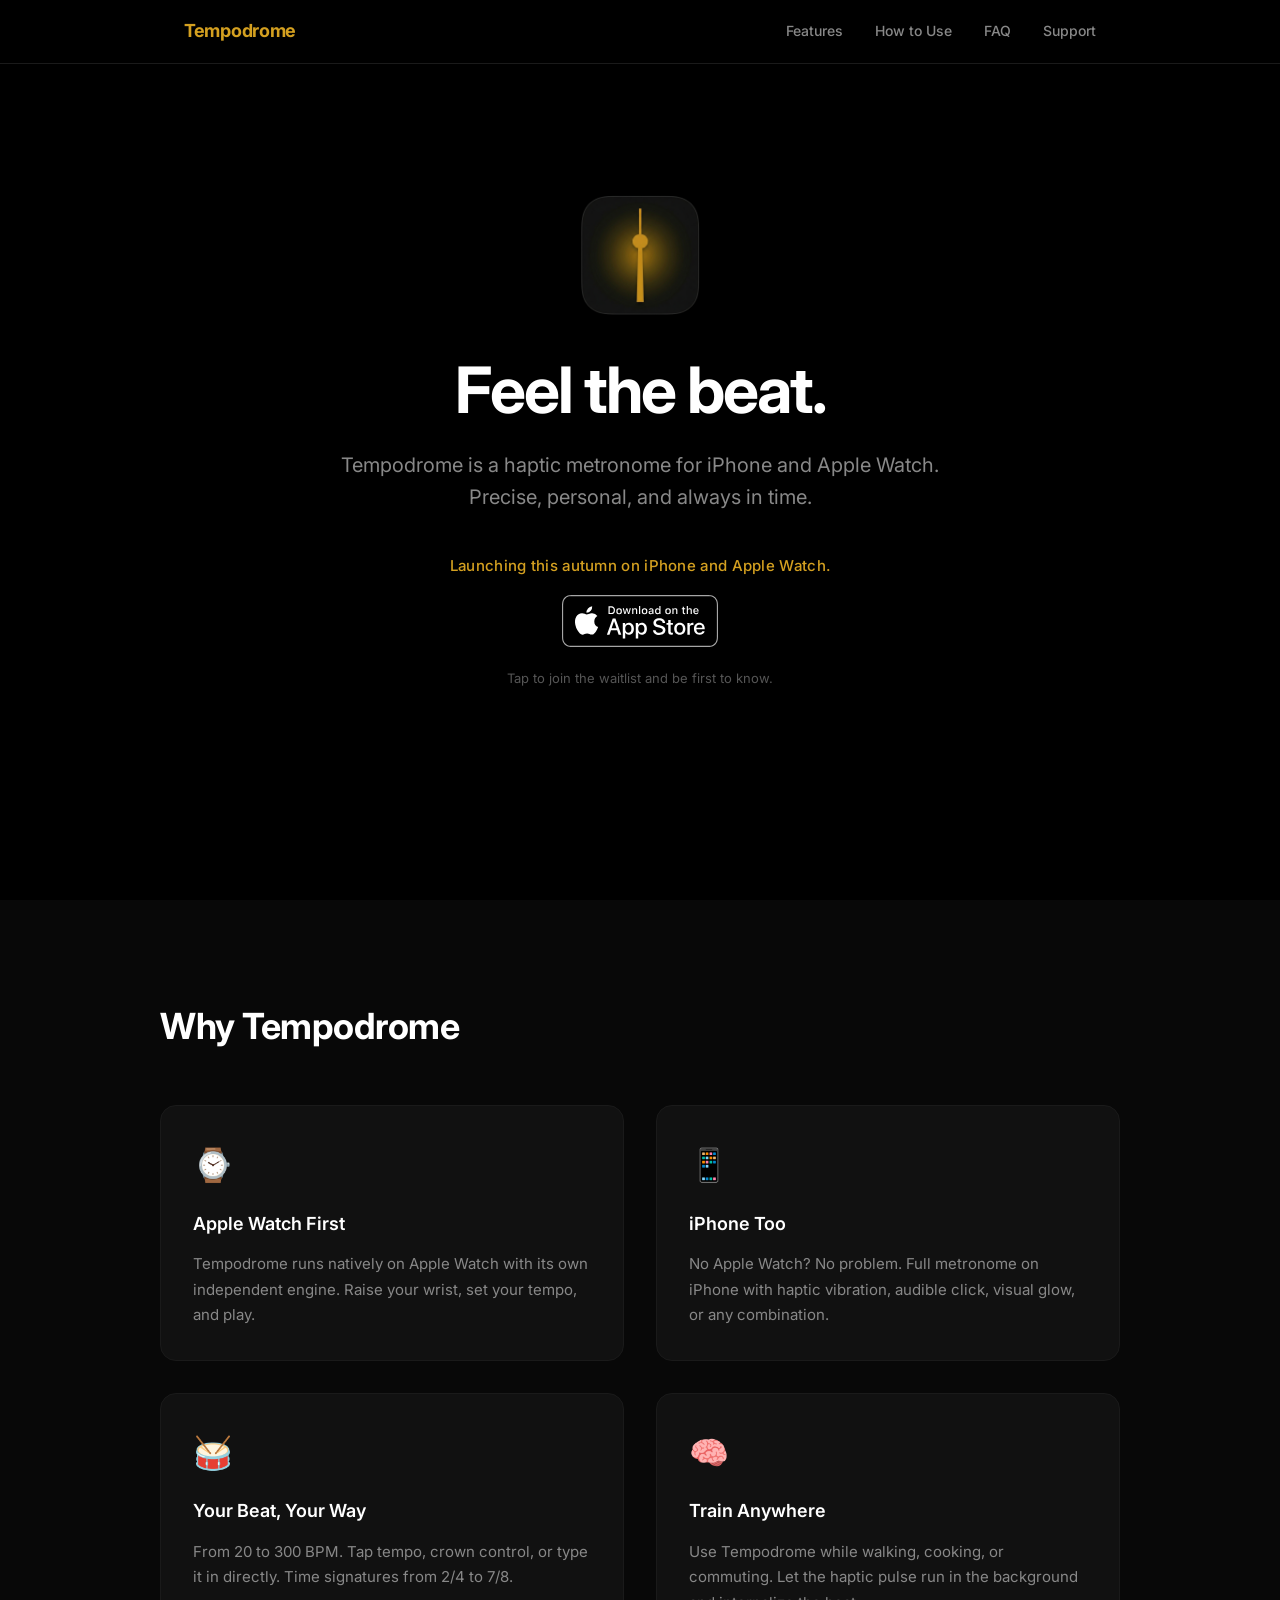
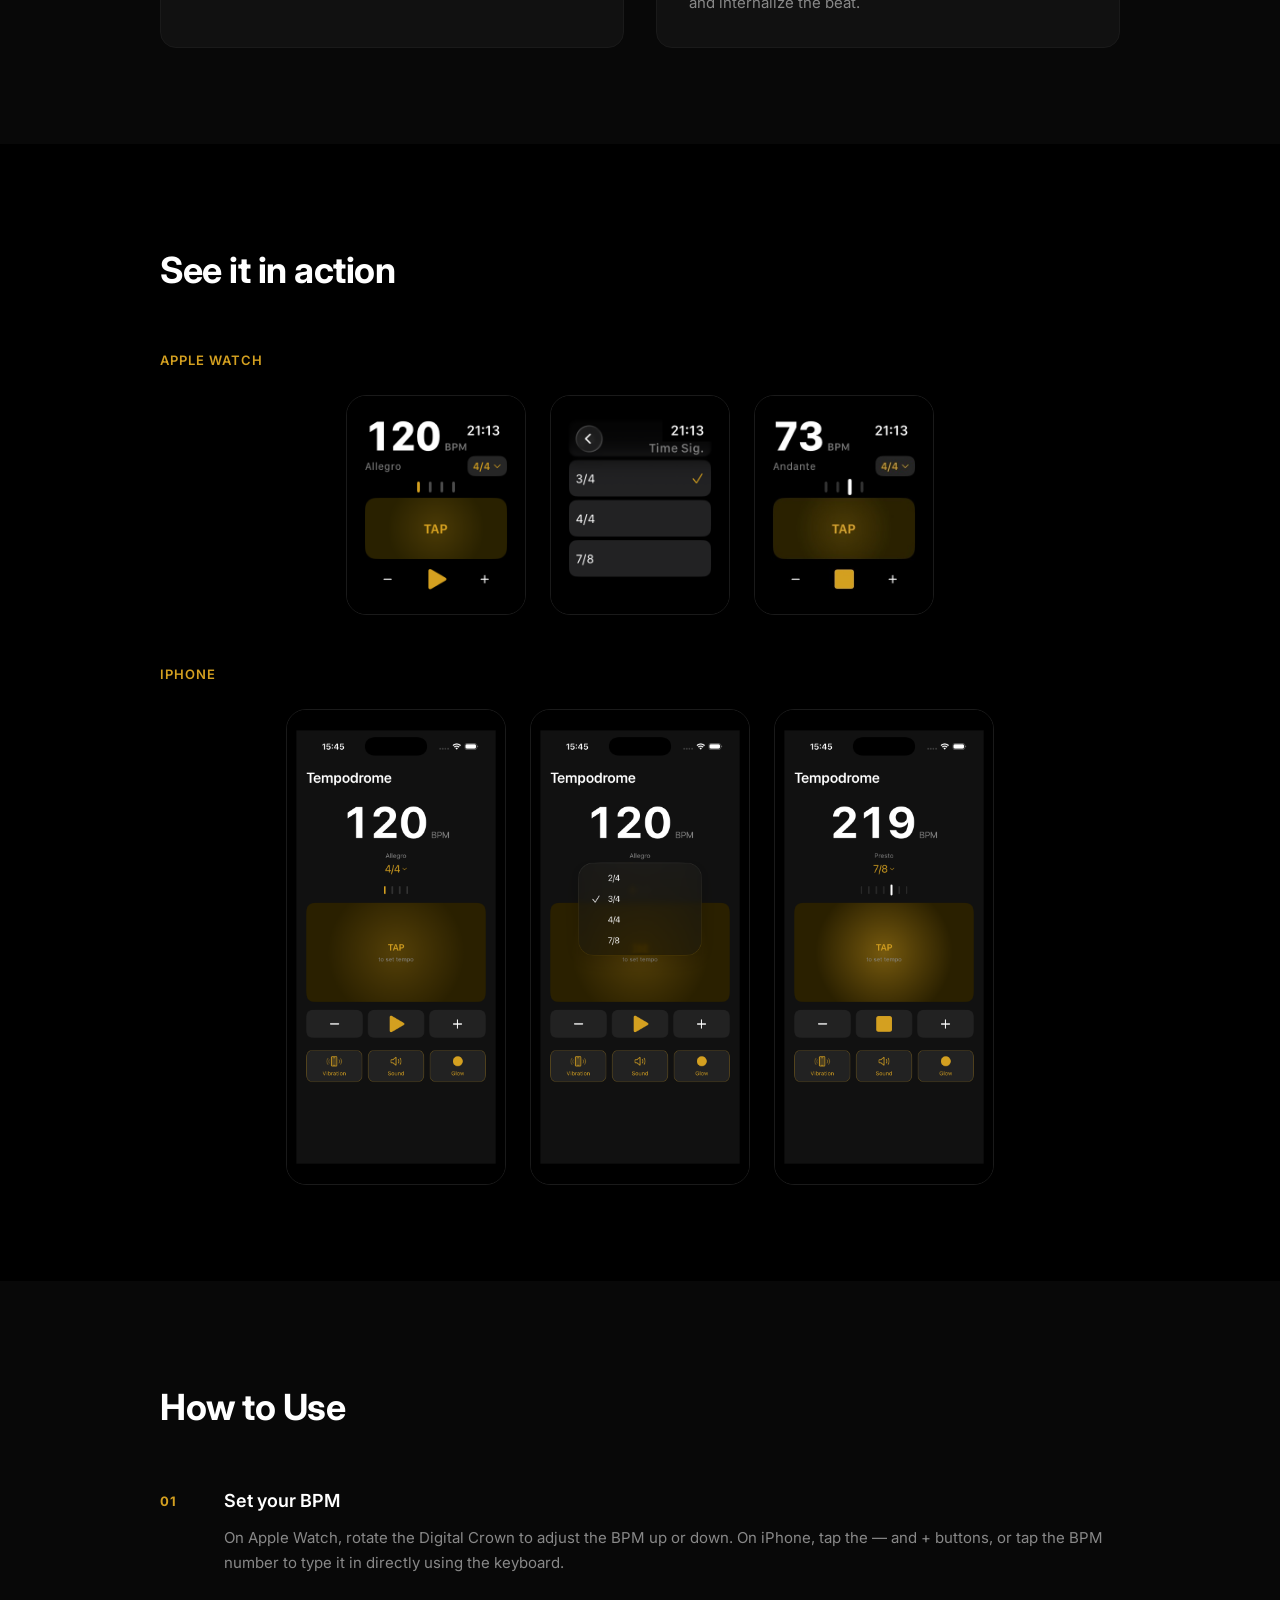
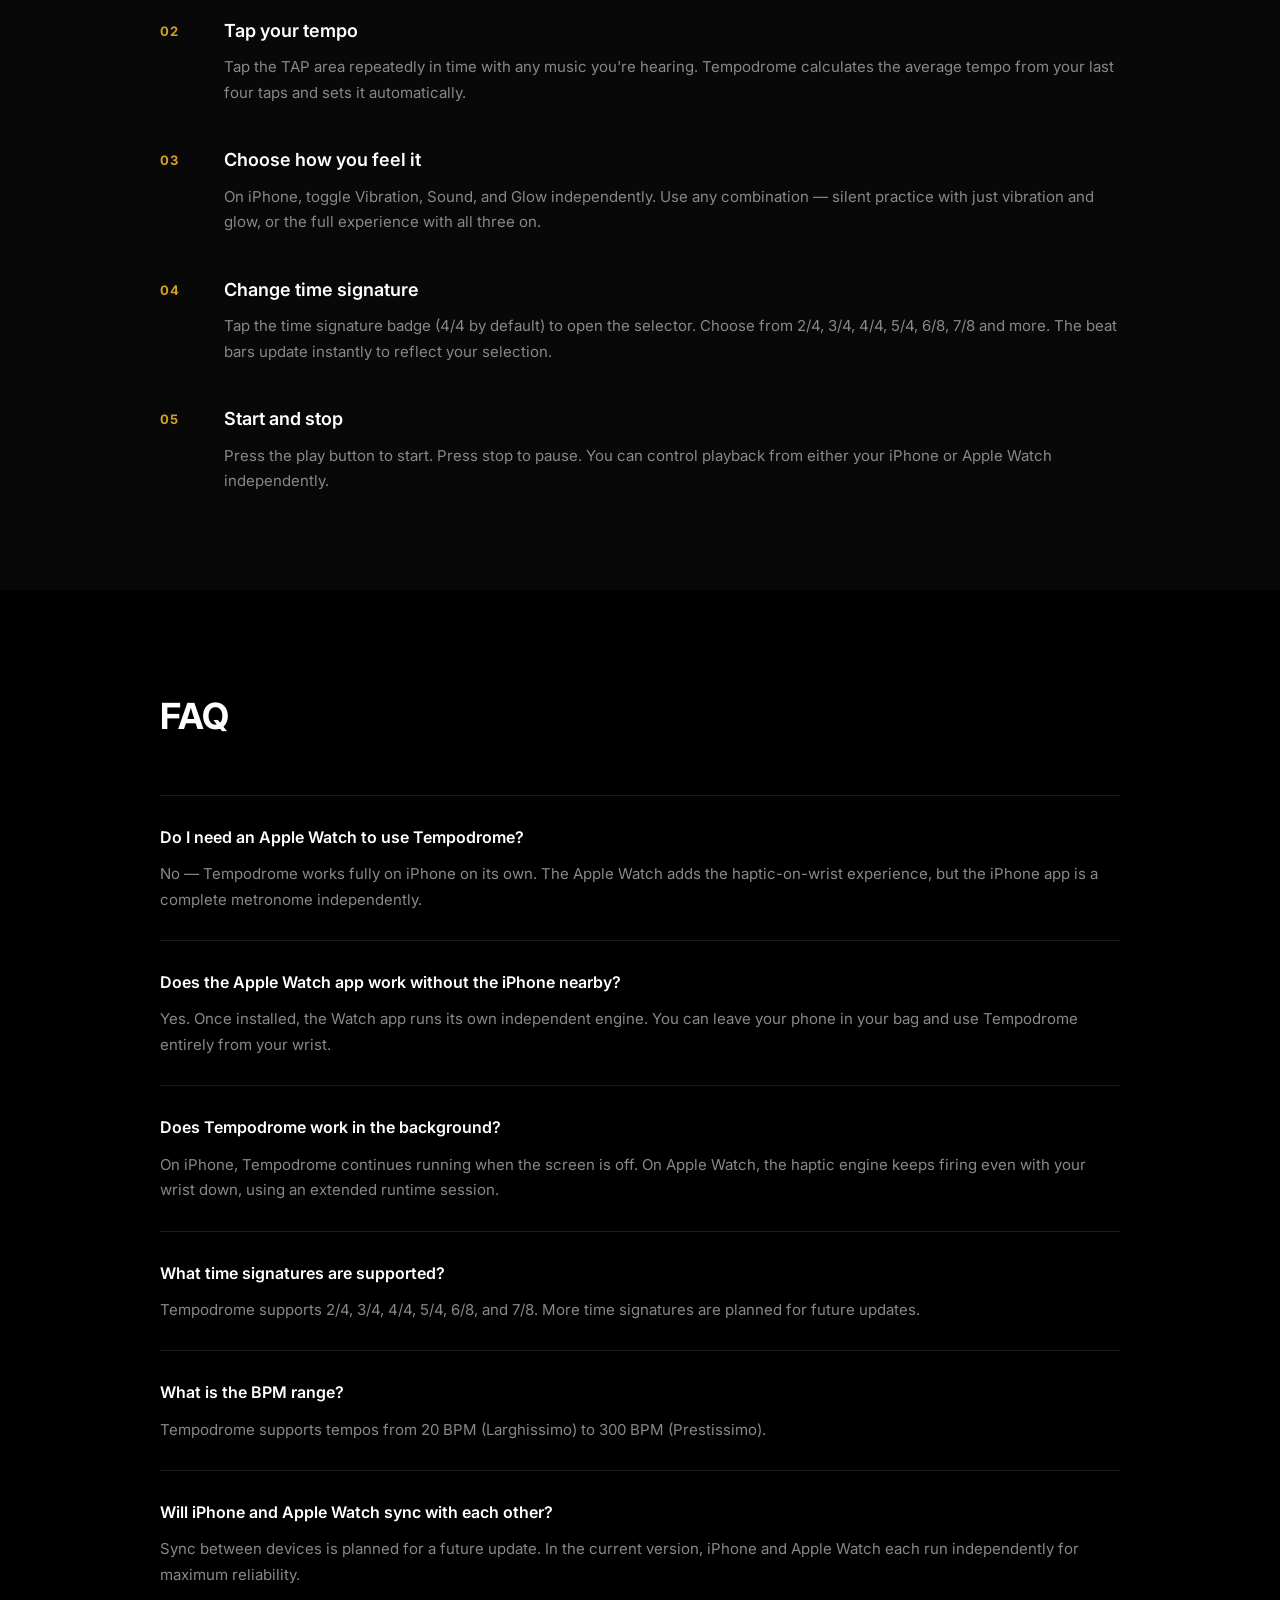
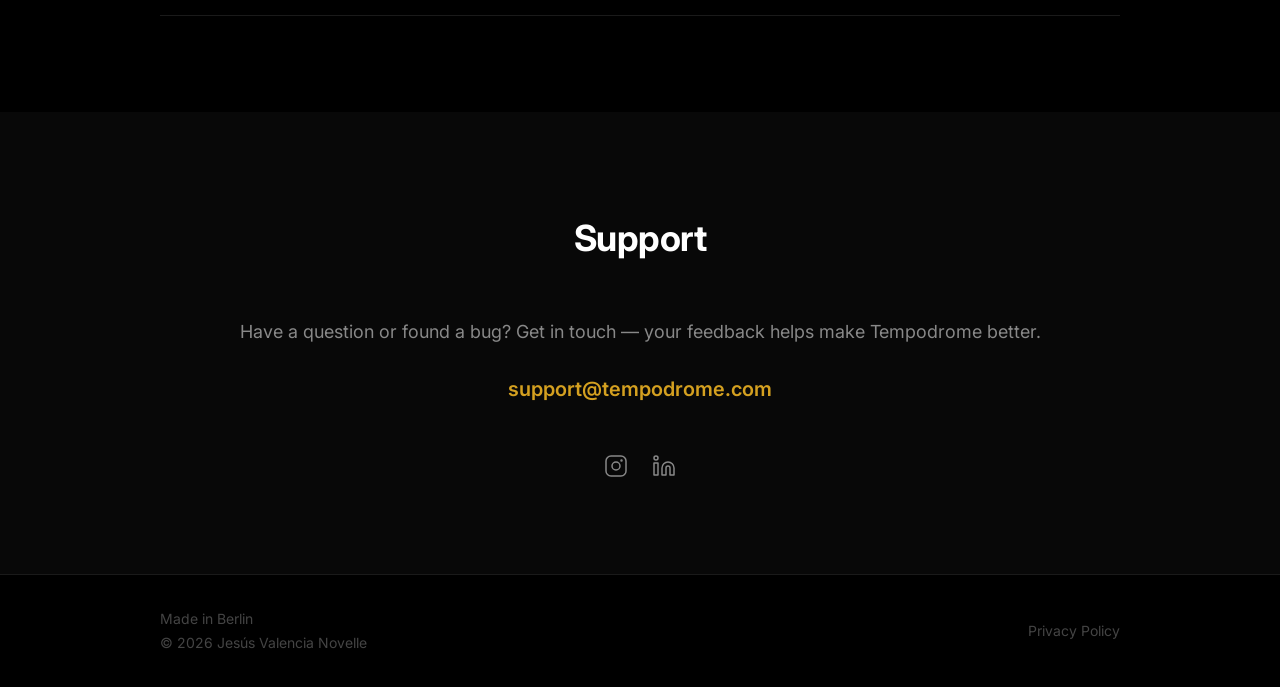
==== index.html @ a4a9c5dd "Add favicon and social preview" ====
<!doctype html>
<html lang="en">
  <head>
    <meta charset="UTF-8" />
    <meta name="viewport" content="width=device-width, initial-scale=1.0" />
    <meta
      name="description"
      content="Tempodrome — Haptic metronome for iPhone and Apple Watch. Feel the beat."
    />
    <title>Tempodrome — Haptic Metronome</title>

    <!-- Favicon -->
    <link rel="icon" type="image/png" href="images/icon.png" />
    <link rel="apple-touch-icon" href="images/icon.png" />

    <!-- Social preview (LinkedIn, Twitter, WhatsApp) -->
    <meta
      property="og:title"
      content="Tempodrome — Haptic Metronome for Musicians"
    />
    <meta
      property="og:description"
      content="Feel the beat in your wrist, not your ears."
    />
    <meta
      property="og:image"
      content="https://www.tempodrome.com/images/icon.png"
    />
    <meta property="og:url" content="https://www.tempodrome.com" />
    <meta property="og:type" content="website" />

    <link rel="stylesheet" href="style.css" />
    <script
      data-goatcounter="https://susovn.goatcounter.com/count"
      async
      src="//gc.zgo.at/count.js"
    ></script>
  </head>

  <body>
    <!-- NAVIGATION -->
    <nav>
      <div class="nav-inner">
        <div class="nav-logo">Tempodrome</div>
        <div class="nav-links">
          <a href="#features">Features</a>
          <a href="#how-to-use">How to Use</a>
          <a href="#faq">FAQ</a>
          <a href="#support">Support</a>
        </div>
      </div>
    </nav>

    <!-- HERO -->
    <section id="hero">
      <div class="hero-inner">
        <img src="images/icon.png" alt="Tempodrome app icon" class="app-icon" />
        <h1>Feel the beat.</h1>
        <p class="subtitle">
          Tempodrome is a haptic metronome for iPhone and Apple Watch. Precise,
          personal, and always in time.
        </p>
        <p class="launch-soon">
          Launching this autumn on iPhone and Apple Watch.
        </p>
        <a
          href="#tally-open=vG9gE8&tally-layout=modal&tally-hide-title=1&tally-auto-close=1000"
          class="download-btn"
        >
          <img
            src="images/appstore-badgeblack.svg"
            alt="Download on the App Store"
          />
        </a>
        <p class="waitlist-hint">
          Tap to join the waitlist and be first to know.
        </p>
      </div>
    </section>

    <!-- FEATURES -->
    <section id="features">
      <div class="section-inner">
        <h2>Why Tempodrome</h2>
        <div class="features-grid">
          <div class="feature">
            <div class="feature-icon">⌚</div>
            <h3>Apple Watch First</h3>
            <p>
              Tempodrome runs natively on Apple Watch with its own independent
              engine. Raise your wrist, set your tempo, and play.
            </p>
          </div>

          <div class="feature">
            <div class="feature-icon">📱</div>
            <h3>iPhone Too</h3>
            <p>
              No Apple Watch? No problem. Full metronome on iPhone with haptic
              vibration, audible click, visual glow, or any combination.
            </p>
          </div>

          <div class="feature">
            <div class="feature-icon">🥁</div>
            <h3>Your Beat, Your Way</h3>
            <p>
              From 20 to 300 BPM. Tap tempo, crown control, or type it in
              directly. Time signatures from 2/4 to 7/8.
            </p>
          </div>

          <div class="feature">
            <div class="feature-icon">🧠</div>
            <h3>Train Anywhere</h3>
            <p>
              Use Tempodrome while walking, cooking, or commuting. Let the
              haptic pulse run in the background and internalize the beat.
            </p>
          </div>
        </div>
      </div>
    </section>

    <!-- SCREENSHOTS -->
    <section id="screenshots">
      <div class="section-inner">
        <h2>See it in action</h2>

        <p class="screenshot-label">Apple Watch</p>
        <div class="screenshots-row">
          <img src="images/watch1.png" alt="Tempodrome on Apple Watch" />
          <img src="images/watch2.png" alt="Tempodrome Watch playing" />
          <img src="images/watch3.png" alt="Tempodrome Watch time signature" />
        </div>

        <p class="screenshot-label" style="margin-top: 48px">iPhone</p>
        <div class="screenshots-row">
          <img src="images/screen1.png" alt="Tempodrome main screen" />
          <img src="images/screen3.png" alt="Tempodrome playing" />
          <img src="images/screen2.png" alt="Tempodrome time signature" />
        </div>
      </div>
    </section>

    <!-- HOW TO USE -->
    <section id="how-to-use">
      <div class="section-inner">
        <h2>How to Use</h2>
        <div class="guide-list">
          <div class="guide-item">
            <span class="guide-number">01</span>
            <div>
              <h3>Set your BPM</h3>
              <p>
                On Apple Watch, rotate the Digital Crown to adjust the BPM up or
                down. On iPhone, tap the — and + buttons, or tap the BPM number
                to type it in directly using the keyboard.
              </p>
            </div>
          </div>

          <div class="guide-item">
            <span class="guide-number">02</span>
            <div>
              <h3>Tap your tempo</h3>
              <p>
                Tap the TAP area repeatedly in time with any music you're
                hearing. Tempodrome calculates the average tempo from your last
                four taps and sets it automatically.
              </p>
            </div>
          </div>

          <div class="guide-item">
            <span class="guide-number">03</span>
            <div>
              <h3>Choose how you feel it</h3>
              <p>
                On iPhone, toggle Vibration, Sound, and Glow independently. Use
                any combination — silent practice with just vibration and glow,
                or the full experience with all three on.
              </p>
            </div>
          </div>

          <div class="guide-item">
            <span class="guide-number">04</span>
            <div>
              <h3>Change time signature</h3>
              <p>
                Tap the time signature badge (4/4 by default) to open the
                selector. Choose from 2/4, 3/4, 4/4, 5/4, 6/8, 7/8 and more. The
                beat bars update instantly to reflect your selection.
              </p>
            </div>
          </div>

          <div class="guide-item">
            <span class="guide-number">05</span>
            <div>
              <h3>Start and stop</h3>
              <p>
                Press the play button to start. Press stop to pause. You can
                control playback from either your iPhone or Apple Watch
                independently.
              </p>
            </div>
          </div>
        </div>
      </div>
    </section>

    <!-- FAQ -->
    <section id="faq">
      <div class="section-inner">
        <h2>FAQ</h2>
        <div class="faq-list">
          <div class="faq-item">
            <h3>Do I need an Apple Watch to use Tempodrome?</h3>
            <p>
              No — Tempodrome works fully on iPhone on its own. The Apple Watch
              adds the haptic-on-wrist experience, but the iPhone app is a
              complete metronome independently.
            </p>
          </div>

          <div class="faq-item">
            <h3>Does the Apple Watch app work without the iPhone nearby?</h3>
            <p>
              Yes. Once installed, the Watch app runs its own independent
              engine. You can leave your phone in your bag and use Tempodrome
              entirely from your wrist.
            </p>
          </div>

          <div class="faq-item">
            <h3>Does Tempodrome work in the background?</h3>
            <p>
              On iPhone, Tempodrome continues running when the screen is off. On
              Apple Watch, the haptic engine keeps firing even with your wrist
              down, using an extended runtime session.
            </p>
          </div>

          <div class="faq-item">
            <h3>What time signatures are supported?</h3>
            <p>
              Tempodrome supports 2/4, 3/4, 4/4, 5/4, 6/8, and 7/8. More time
              signatures are planned for future updates.
            </p>
          </div>

          <div class="faq-item">
            <h3>What is the BPM range?</h3>
            <p>
              Tempodrome supports tempos from 20 BPM (Larghissimo) to 300 BPM
              (Prestissimo).
            </p>
          </div>

          <div class="faq-item">
            <h3>Will iPhone and Apple Watch sync with each other?</h3>
            <p>
              Sync between devices is planned for a future update. In the
              current version, iPhone and Apple Watch each run independently for
              maximum reliability.
            </p>
          </div>
        </div>
      </div>
    </section>

    <!-- SUPPORT -->
    <section id="support">
      <div class="section-inner">
        <h2>Support</h2>
        <p class="support-text">
          Have a question or found a bug? Get in touch — your feedback helps
          make Tempodrome better.
        </p>
        <a href="mailto:support@tempodrome.com" class="support-email"
          >support@tempodrome.com</a
        >
        <div class="social-links">
          <a
            href="https://www.instagram.com/tempodrome.app"
            target="_blank"
            aria-label="Instagram"
          >
            <svg
              xmlns="http://www.w3.org/2000/svg"
              width="24"
              height="24"
              viewBox="0 0 24 24"
              fill="none"
              stroke="currentColor"
              stroke-width="1.5"
              stroke-linecap="round"
              stroke-linejoin="round"
            >
              <rect x="2" y="2" width="20" height="20" rx="5" ry="5" />
              <circle cx="12" cy="12" r="4" />
              <circle cx="17.5" cy="6.5" r="0.5" fill="currentColor" />
            </svg>
          </a>
          <a
            href="https://www.linkedin.com/company/tempodrome"
            target="_blank"
            aria-label="LinkedIn"
          >
            <svg
              xmlns="http://www.w3.org/2000/svg"
              width="24"
              height="24"
              viewBox="0 0 24 24"
              fill="none"
              stroke="currentColor"
              stroke-width="1.5"
              stroke-linecap="round"
              stroke-linejoin="round"
            >
              <path
                d="M16 8a6 6 0 0 1 6 6v7h-4v-7a2 2 0 0 0-2-2 2 2 0 0 0-2 2v7h-4v-7a6 6 0 0 1 6-6z"
              />
              <rect x="2" y="9" width="4" height="12" />
              <circle cx="4" cy="4" r="2" />
            </svg>
          </a>
        </div>
      </div>
    </section>

    <!-- FOOTER -->
    <footer>
      <div class="footer-inner">
        <div class="footer-left">
          <p class="made-in">Made in Berlin</p>
          <p>© 2026 Jesús Valencia Novelle</p>
        </div>
        <a href="privacy.html">Privacy Policy</a>
      </div>
    </footer>
  </body>
</html>
---- style.css ----
/* ================================
   TEMPODROME — GLOBAL STYLES
   ================================ */

/* Import Google Font — Inter is clean and modern */
@import url("https://fonts.googleapis.com/css2?family=Inter:wght@400;500;600;700&display=swap");

/* Reset — removes browser default spacing */
* {
  margin: 0;
  padding: 0;
  box-sizing: border-box;
}

/* Base styles */
html {
  scroll-behavior: smooth;
}

body {
  background-color: #000000;
  color: #ffffff;
  font-family: "Inter", sans-serif;
  font-size: 16px;
  line-height: 1.7;
}

/* ================================
   NAVIGATION
   ================================ */

nav {
  position: fixed;
  top: 0;
  left: 0;
  right: 0;
  z-index: 100;
  background-color: rgba(0, 0, 0, 0.85);
  backdrop-filter: blur(12px);
  border-bottom: 1px solid #1a1a1a;
}

.nav-inner {
  max-width: 960px;
  margin: 0 auto;
  padding: 16px 24px;
  display: flex;
  justify-content: space-between;
  align-items: center;
}

.nav-logo {
  font-size: 18px;
  font-weight: 700;
  color: #d4a020;
  letter-spacing: -0.3px;
}

.nav-links {
  display: flex;
  gap: 32px;
}

.nav-links a {
  color: #888888;
  text-decoration: none;
  font-size: 14px;
  font-weight: 500;
  transition: color 0.2s;
}

.nav-links a:hover {
  color: #ffffff;
}

/* ================================
   SHARED SECTION STYLES
   ================================ */

section {
  padding: 96px 24px;
}

.section-inner {
  max-width: 960px;
  margin: 0 auto;
}

h2 {
  font-size: 36px;
  font-weight: 700;
  letter-spacing: -0.5px;
  margin-bottom: 48px;
  color: #ffffff;
}

/* ================================
   HERO SECTION
   ================================ */

#hero {
  min-height: 100vh;
  display: flex;
  align-items: center;
  justify-content: center;
  text-align: center;
  padding-top: 80px;
}

.hero-inner {
  max-width: 640px;
  margin: 0 auto;
}

.app-icon {
  width: 120px;
  height: 120px;
  border-radius: 27px;
  margin-bottom: 32px;
}

h1 {
  font-size: 64px;
  font-weight: 700;
  letter-spacing: -2px;
  line-height: 1.1;
  margin-bottom: 24px;
  color: #ffffff;
}

.subtitle {
  font-size: 20px;
  color: #888888;
  margin-bottom: 40px;
  line-height: 1.6;
}

.download-btn {
  display: inline-block;
  transition: opacity 0.2s;
}

.download-btn:hover {
  opacity: 0.8;
}

.download-btn img {
  height: 52px;
}

/* ================================
   FEATURES SECTION
   ================================ */

#features {
  background-color: #080808;
}

.features-grid {
  display: grid;
  grid-template-columns: repeat(2, 1fr);
  gap: 32px;
}

.feature {
  background-color: #111111;
  border: 1px solid #1a1a1a;
  border-radius: 16px;
  padding: 32px;
}

.feature-icon {
  font-size: 32px;
  margin-bottom: 16px;
}

.feature h3 {
  font-size: 18px;
  font-weight: 600;
  margin-bottom: 12px;
  color: #ffffff;
}

.feature p {
  color: #888888;
  font-size: 15px;
  line-height: 1.7;
}

/* ================================
   SCREENSHOTS SECTION
   ================================ */

#screenshots {
  background-color: #000000;
}

.screenshot-label {
  color: #d4a020;
  font-size: 13px;
  font-weight: 600;
  letter-spacing: 1px;
  text-transform: uppercase;
  margin-bottom: 24px;
  display: block;
}

.screenshots-row {
  display: flex;
  gap: 24px;
  justify-content: center;
  align-items: flex-start;
  flex-wrap: wrap;
}

.screenshots-row img {
  border-radius: 20px;
  border: 1px solid #1a1a1a;
}

/* Watch screenshots are square-ish so smaller width */
#screenshots .screenshots-row:first-of-type img {
  width: 180px;
}

/* iPhone screenshots are taller */
#screenshots .screenshots-row:last-of-type img {
  width: 220px;
}

/* ================================
   HOW TO USE SECTION
   ================================ */

#how-to-use {
  background-color: #080808;
}

.guide-list {
  display: flex;
  flex-direction: column;
  gap: 40px;
}

.guide-item {
  display: flex;
  gap: 32px;
  align-items: flex-start;
}

.guide-number {
  font-size: 13px;
  font-weight: 700;
  color: #d4a020;
  letter-spacing: 1px;
  min-width: 32px;
  padding-top: 4px;
}

.guide-item h3 {
  font-size: 18px;
  font-weight: 600;
  margin-bottom: 8px;
  color: #ffffff;
}

.guide-item p {
  color: #888888;
  font-size: 15px;
  line-height: 1.7;
}

/* ================================
   FAQ SECTION
   ================================ */

#faq {
  background-color: #000000;
}

.faq-list {
  display: flex;
  flex-direction: column;
  gap: 0;
}

.faq-item {
  border-bottom: 1px solid #1a1a1a;
  padding: 28px 0;
}

.faq-item:first-child {
  border-top: 1px solid #1a1a1a;
}

.faq-item h3 {
  font-size: 16px;
  font-weight: 600;
  margin-bottom: 10px;
  color: #ffffff;
}

.faq-item p {
  color: #888888;
  font-size: 15px;
  line-height: 1.7;
}

/* ================================
   SUPPORT SECTION
   ================================ */

#support {
  background-color: #080808;
  text-align: center;
}

.support-text {
  color: #888888;
  font-size: 18px;
  margin-bottom: 24px;
}

.support-email {
  display: inline-block;
  color: #d4a020;
  font-size: 20px;
  font-weight: 600;
  text-decoration: none;
  margin-bottom: 32px;
  transition: opacity 0.2s;
}

.support-email:hover {
  opacity: 0.8;
}

.social-links {
  display: flex;
  gap: 24px;
  justify-content: center;
  margin-top: 16px;
}

.social-links a {
  color: #888888;
  text-decoration: none;
  font-size: 15px;
  transition: color 0.2s;
  display: flex;
  align-items: center;
}

.social-links a:hover {
  color: #d4a020;
}

/* ================================
   FOOTER
   ================================ */

footer {
  border-top: 1px solid #1a1a1a;
  padding: 32px 24px;
}

.footer-inner {
  max-width: 960px;
  margin: 0 auto;
  display: flex;
  justify-content: space-between;
  align-items: center;
}

footer p {
  color: #444444;
  font-size: 14px;
}

footer a {
  color: #444444;
  font-size: 14px;
  text-decoration: none;
  transition: color 0.2s;
}

footer a:hover {
  color: #888888;
}

/* ================================
   RESPONSIVE — MOBILE
   ================================ */

@media (max-width: 768px) {
  h1 {
    font-size: 40px;
  }

  h2 {
    font-size: 28px;
  }

  .features-grid {
    grid-template-columns: 1fr;
  }

  .nav-links {
    display: none;
  }

  .guide-item {
    gap: 16px;
  }

  .footer-inner {
    flex-direction: column;
    gap: 12px;
    text-align: center;
  }
  .footer-left {
    display: flex;
    flex-direction: column;
    gap: 4px;
  }

  .made-in {
    color: #d4a020;
    font-size: 13px;
    font-weight: 500;
    letter-spacing: 0.3px;
  }
}
/* ================================
   WAITLIST
   ================================ */

.launch-soon {
  color: #d4a020;
  font-size: 15px;
  font-weight: 500;
  margin-bottom: 16px;
  letter-spacing: 0.3px;
}

.waitlist-hint {
  color: #555555;
  font-size: 13px;
  margin-top: 12px;
}
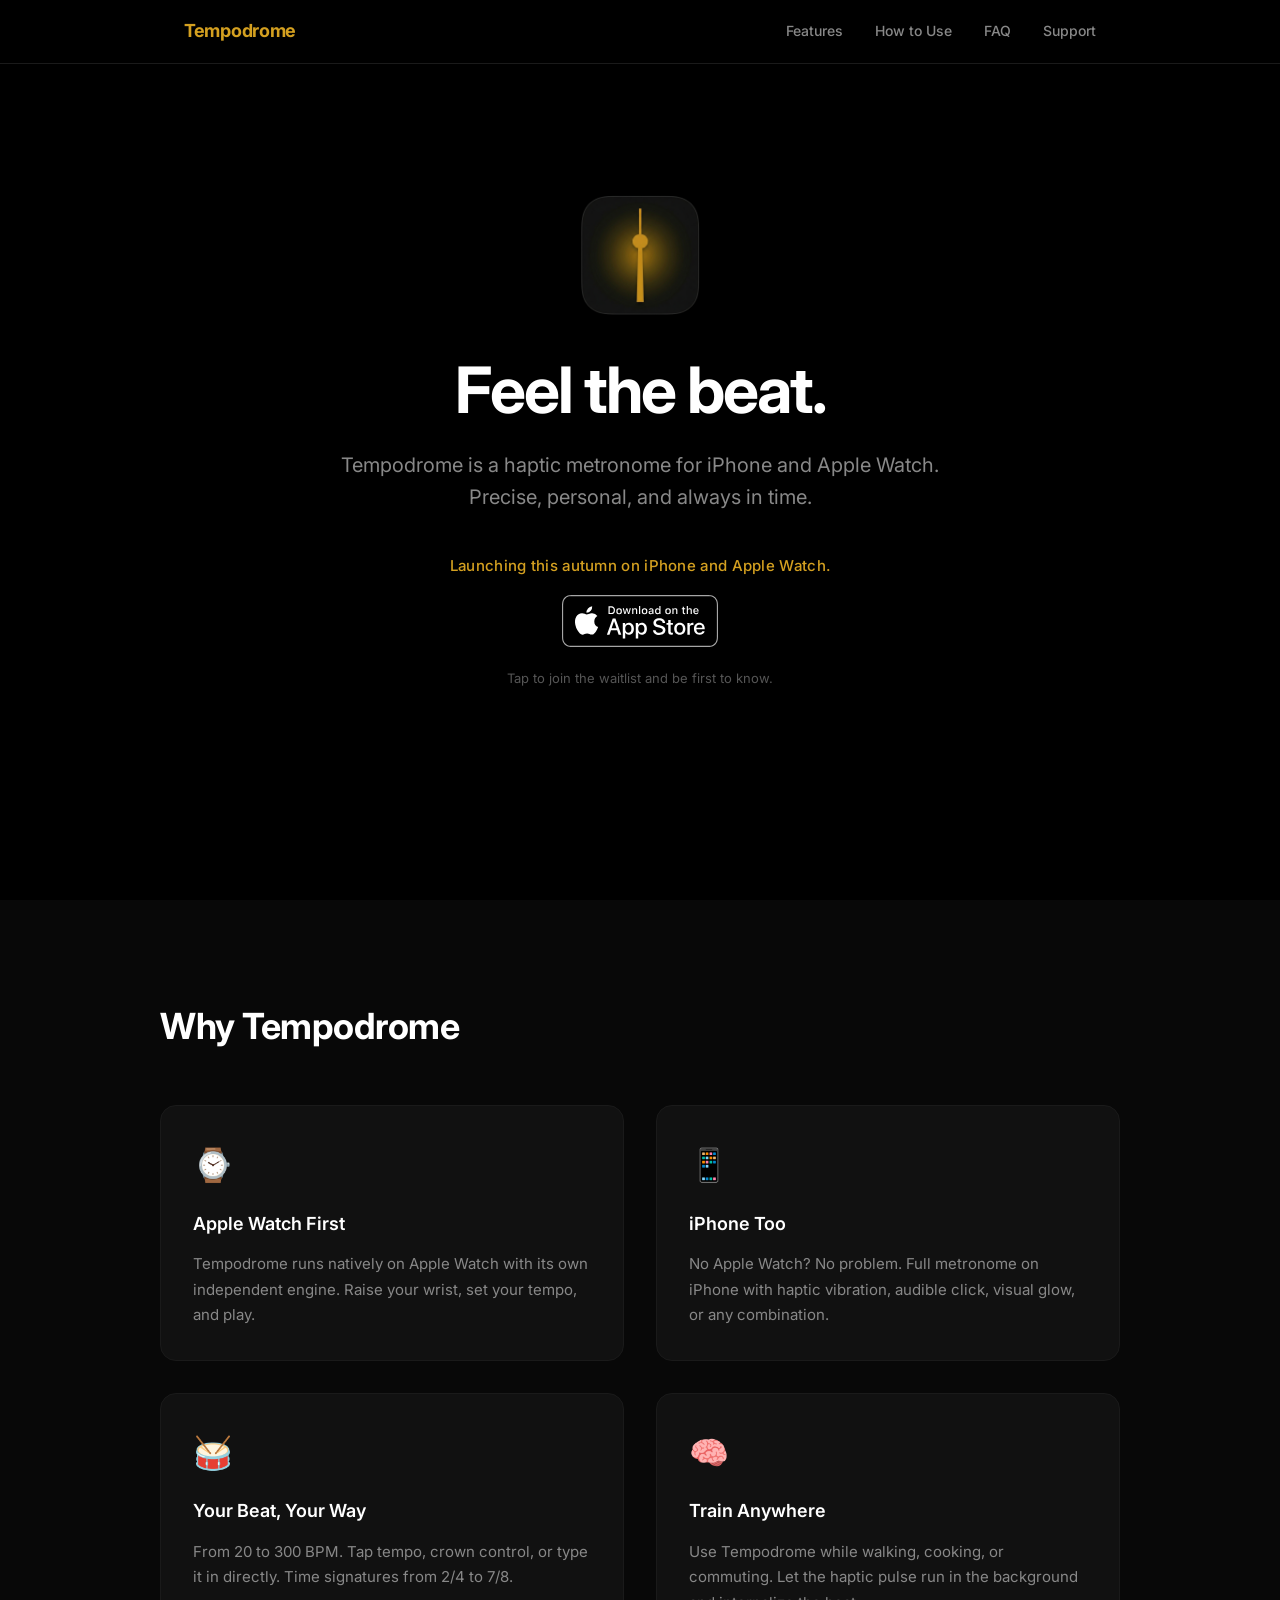
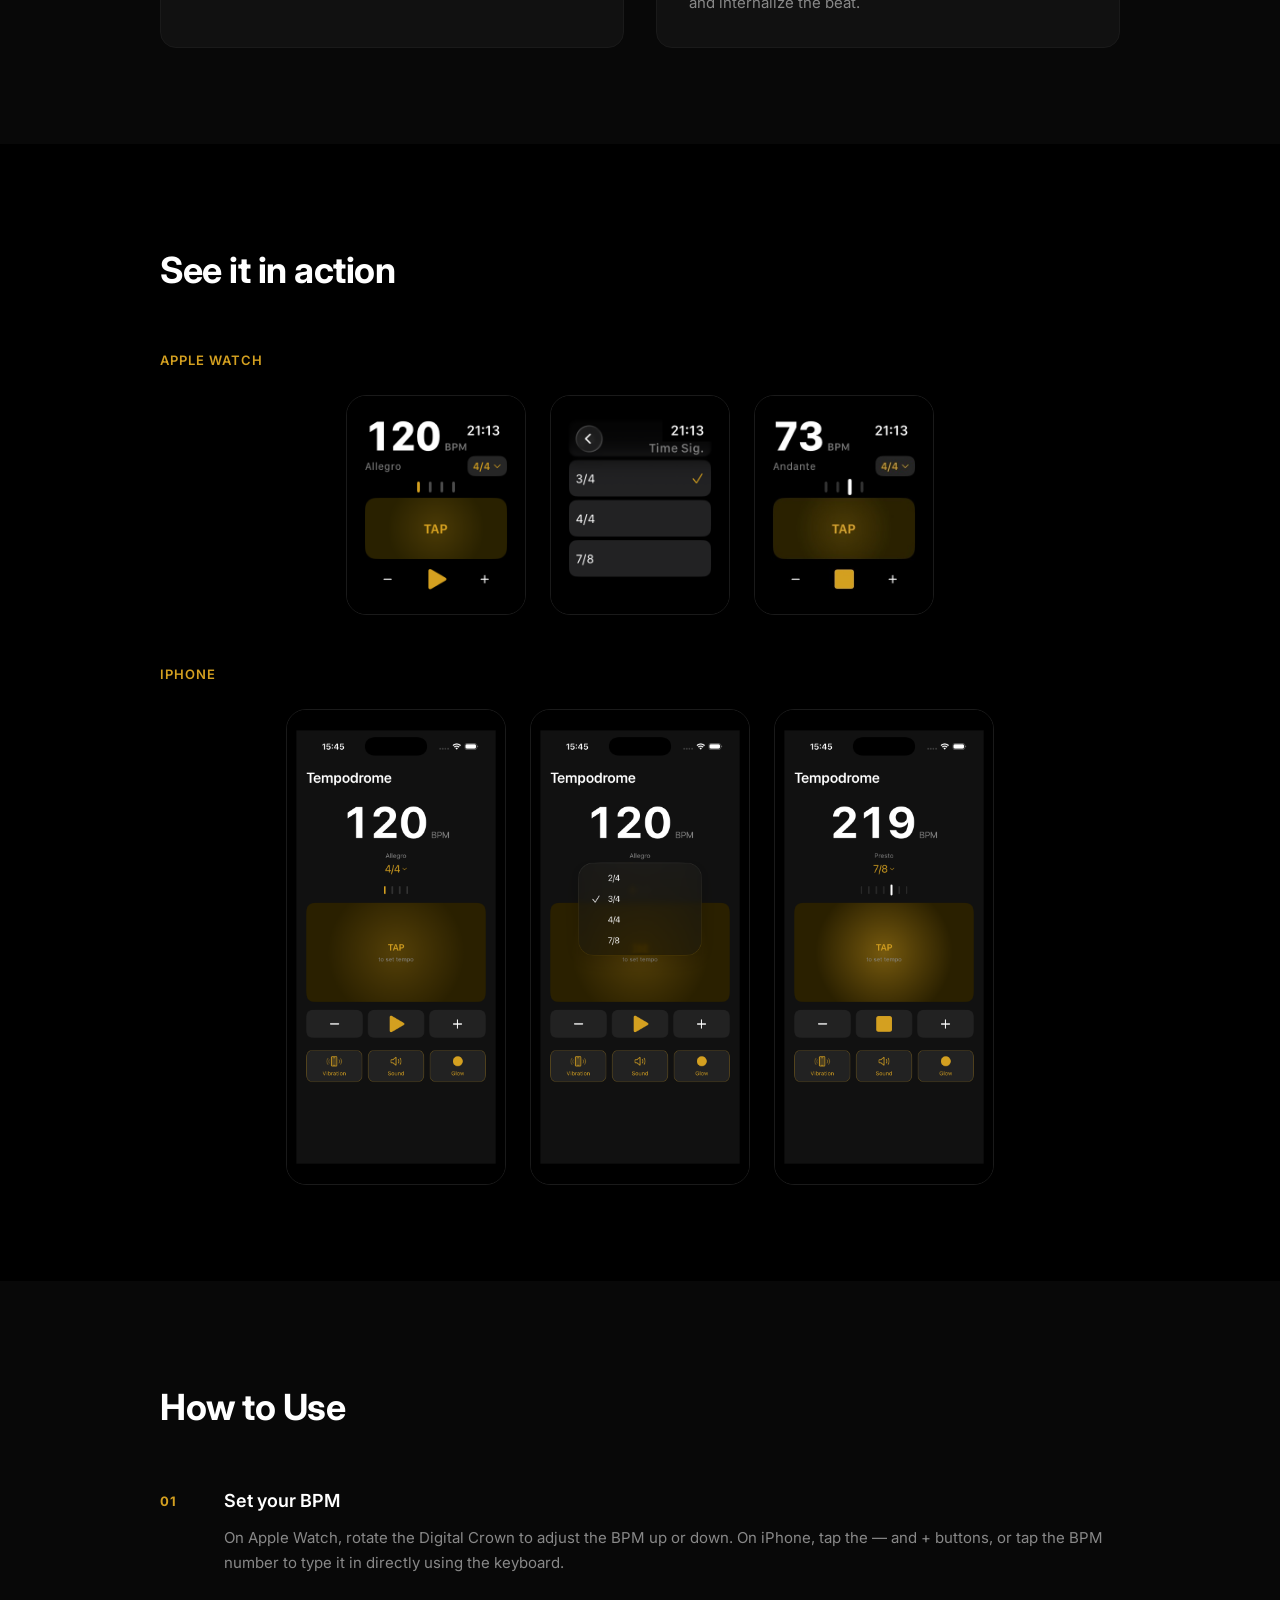
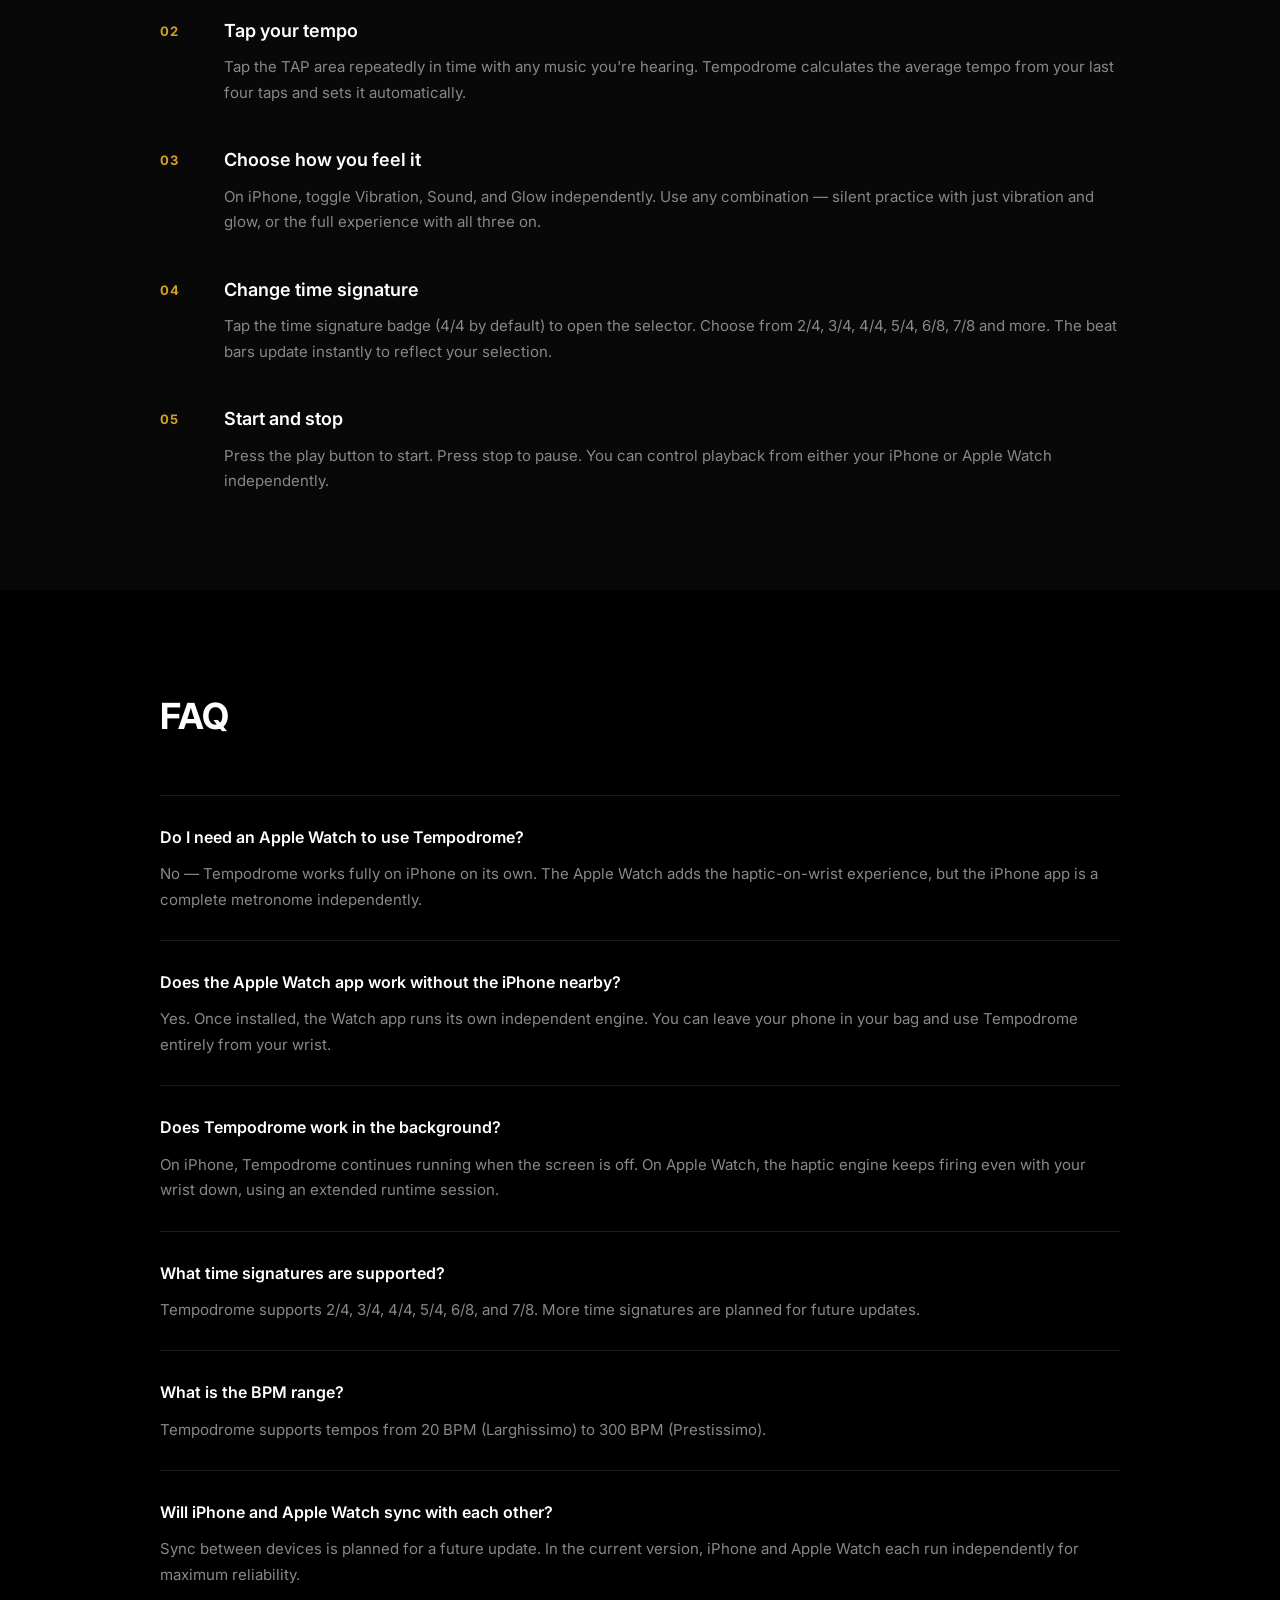
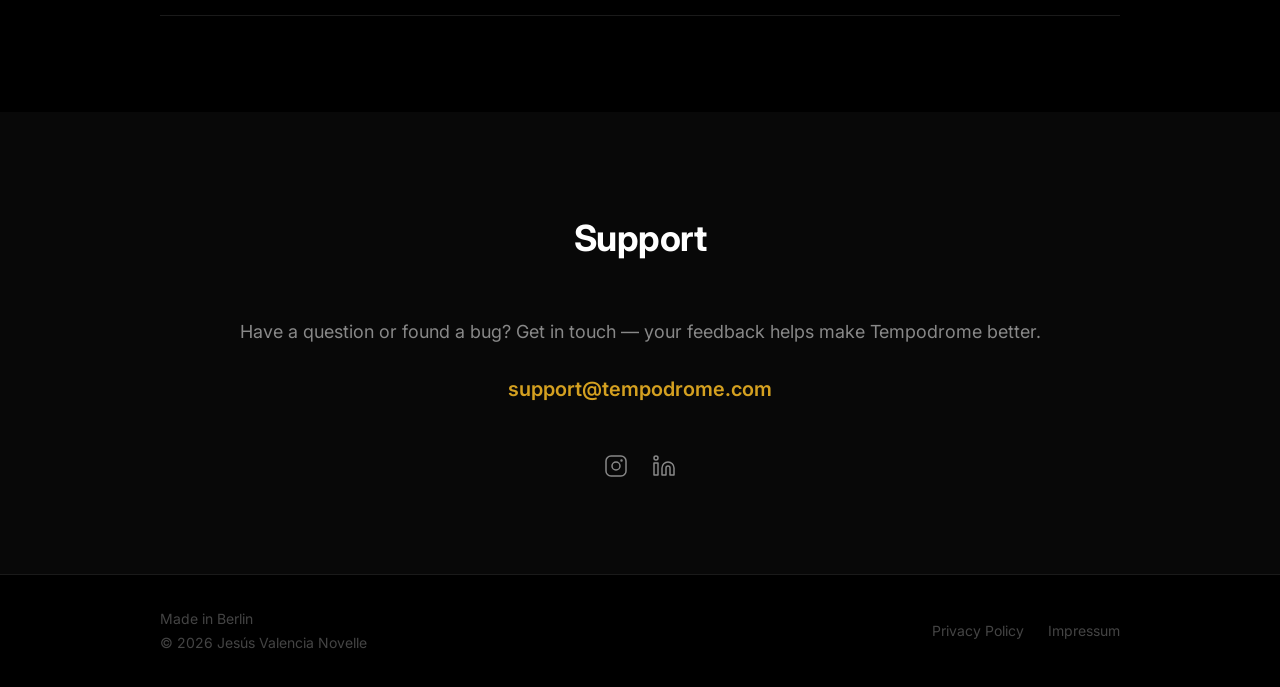
==== commit ca51e3ec: "Add Impressum" ====
--- a/index.html
+++ b/index.html
@@ -35,6 +35,7 @@
       async
       src="//gc.zgo.at/count.js"
     ></script>
+    <script async src="https://tally.so/widgets/embed.js"></script>
   </head>
 
   <body>
@@ -338,7 +339,10 @@
           <p class="made-in">Made in Berlin</p>
           <p>© 2026 Jesús Valencia Novelle</p>
         </div>
-        <a href="privacy.html">Privacy Policy</a>
+        <div class="footer-links">
+          <a href="privacy.html">Privacy Policy</a>
+          <a href="impressum.html">Impressum</a>
+        </div>
       </div>
     </footer>
   </body>
--- a/style.css
+++ b/style.css
@@ -388,6 +388,11 @@
   color: #888888;
 }
 
+.footer-links {
+  display: flex;
+  gap: 24px;
+}
+
 /* ================================
    RESPONSIVE — MOBILE
    ================================ */
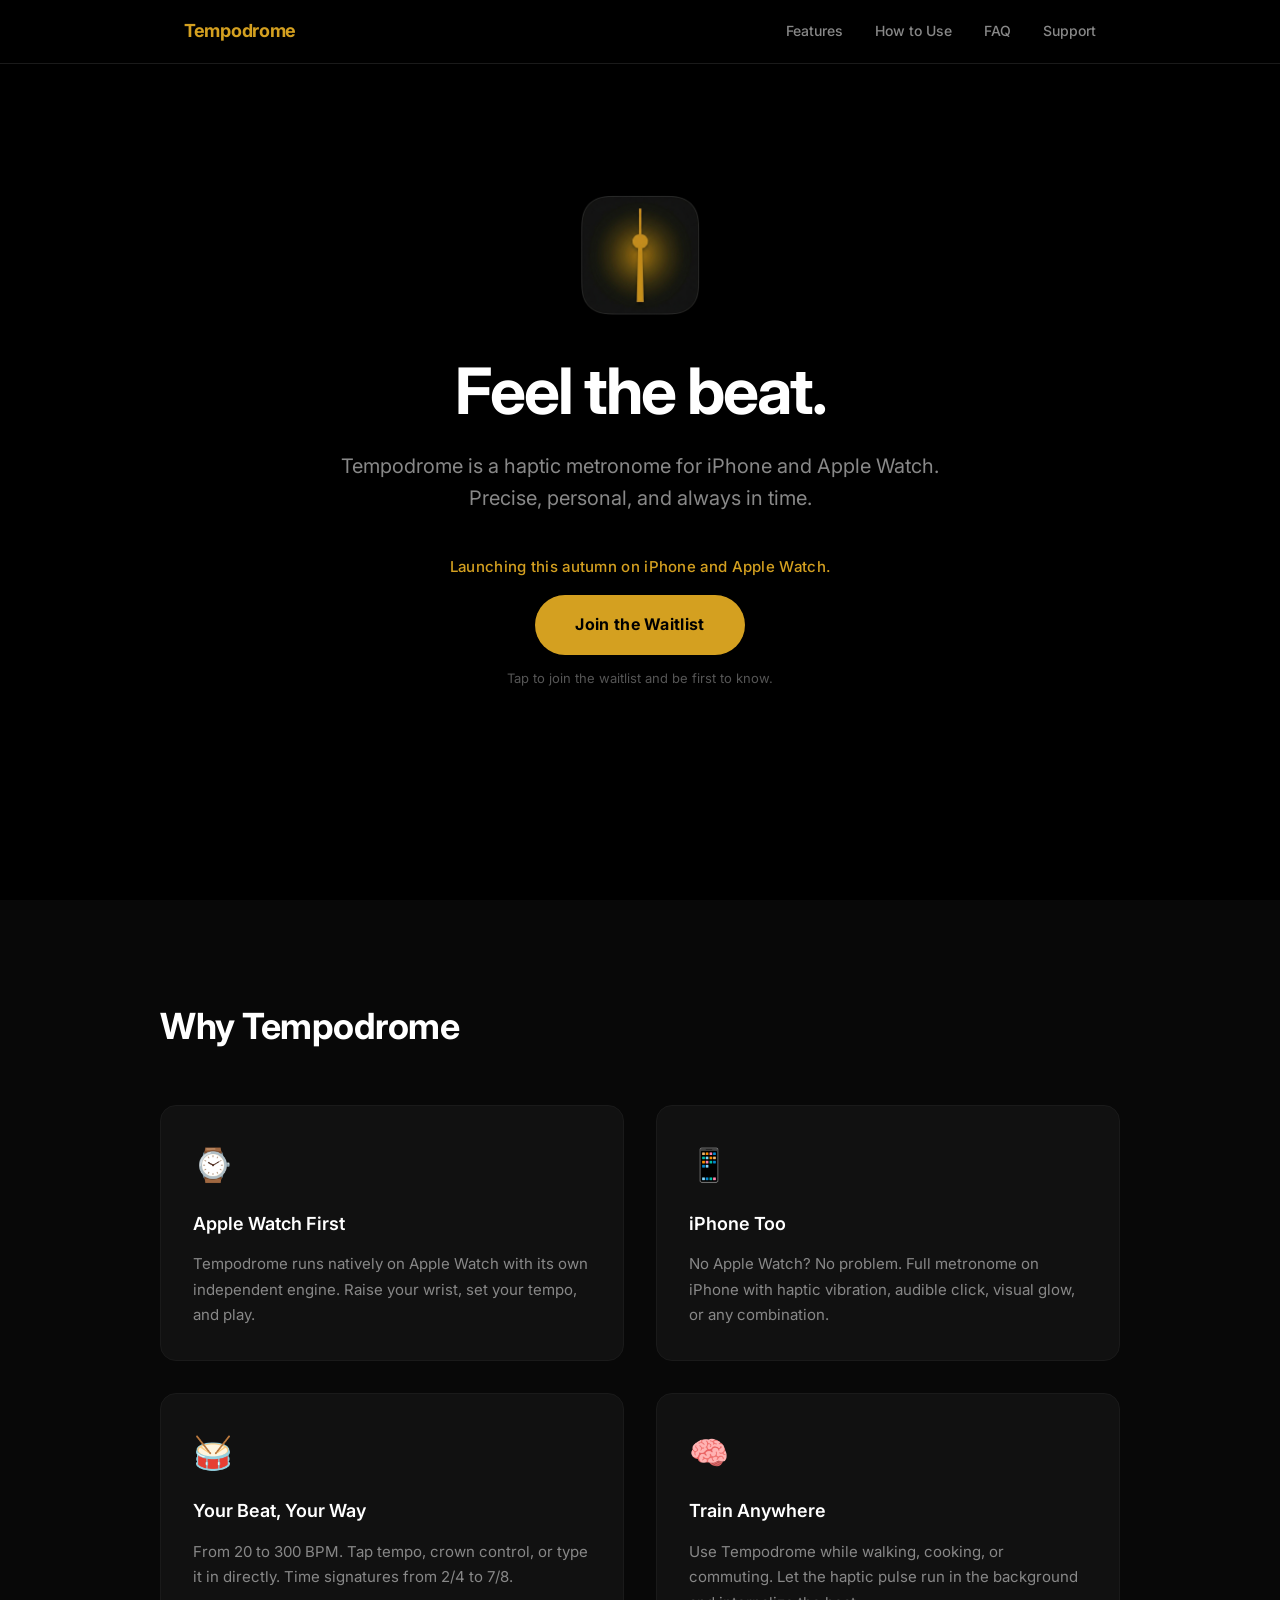
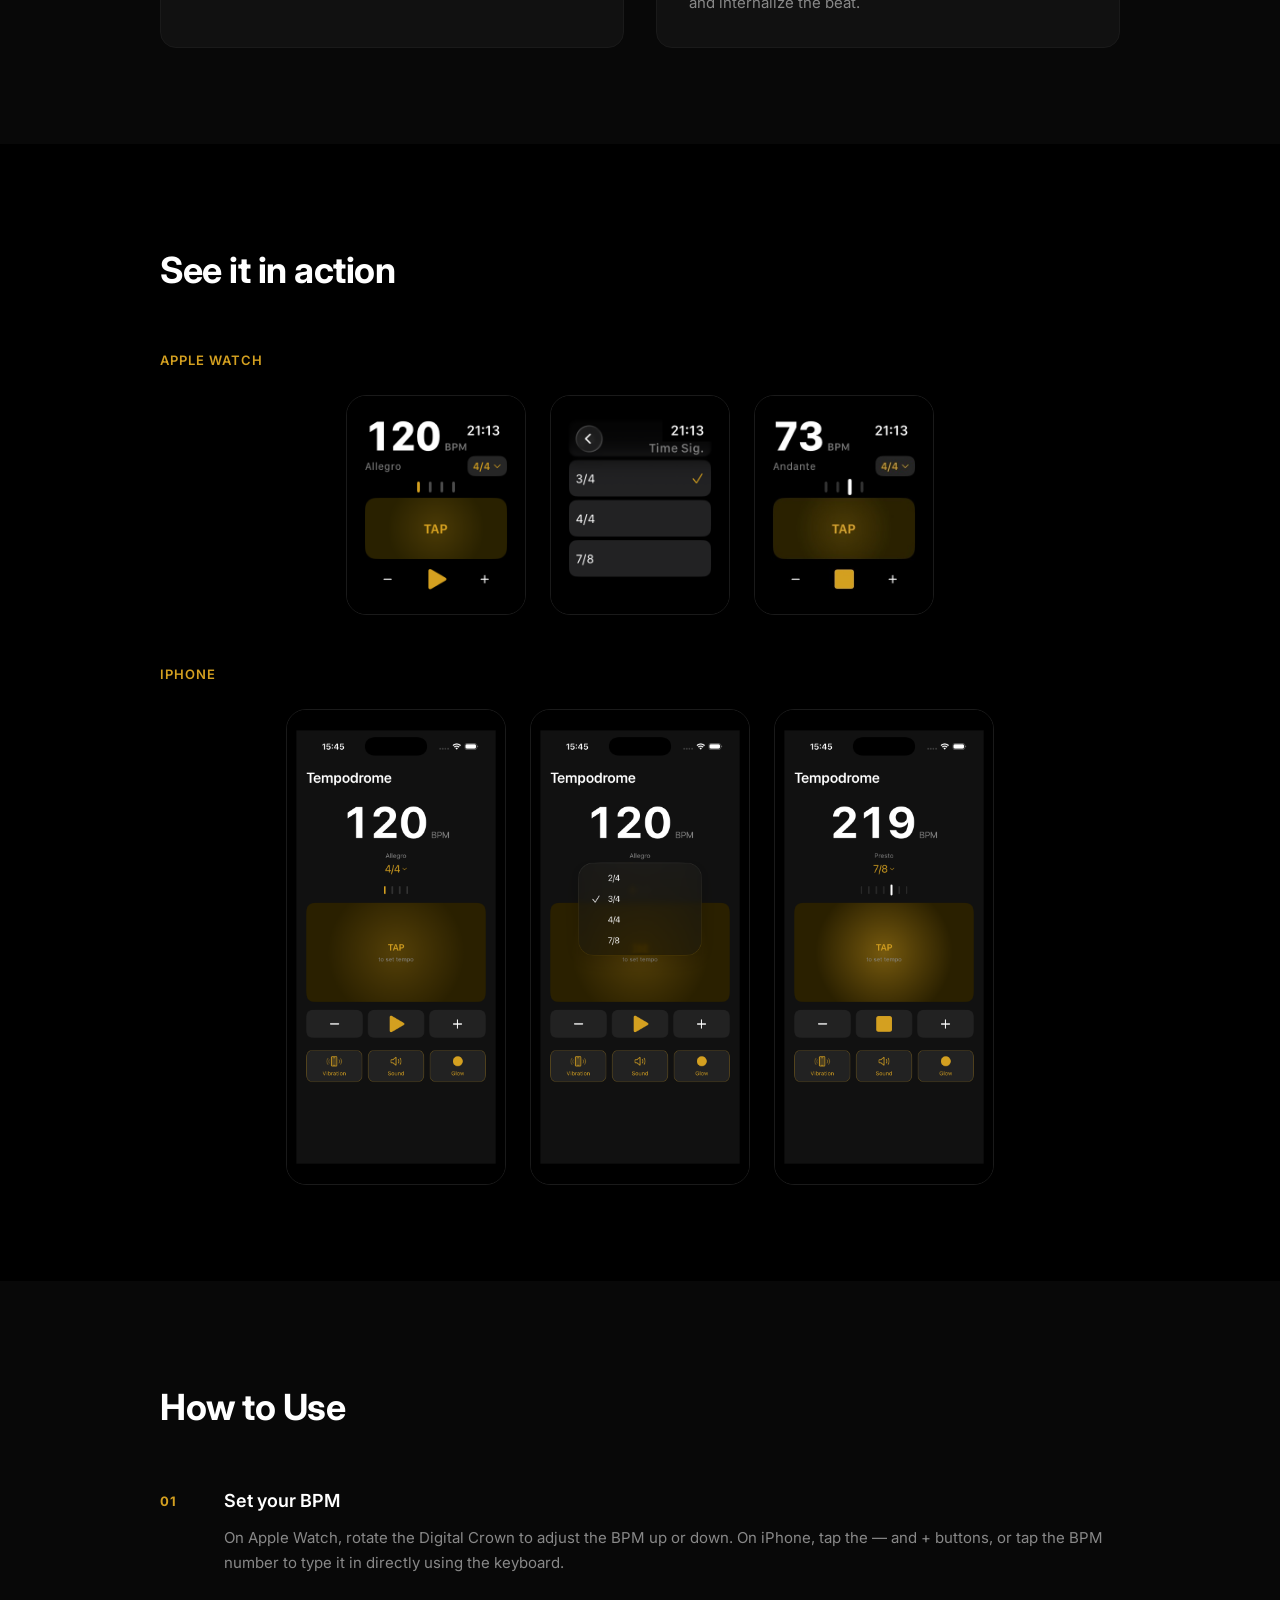
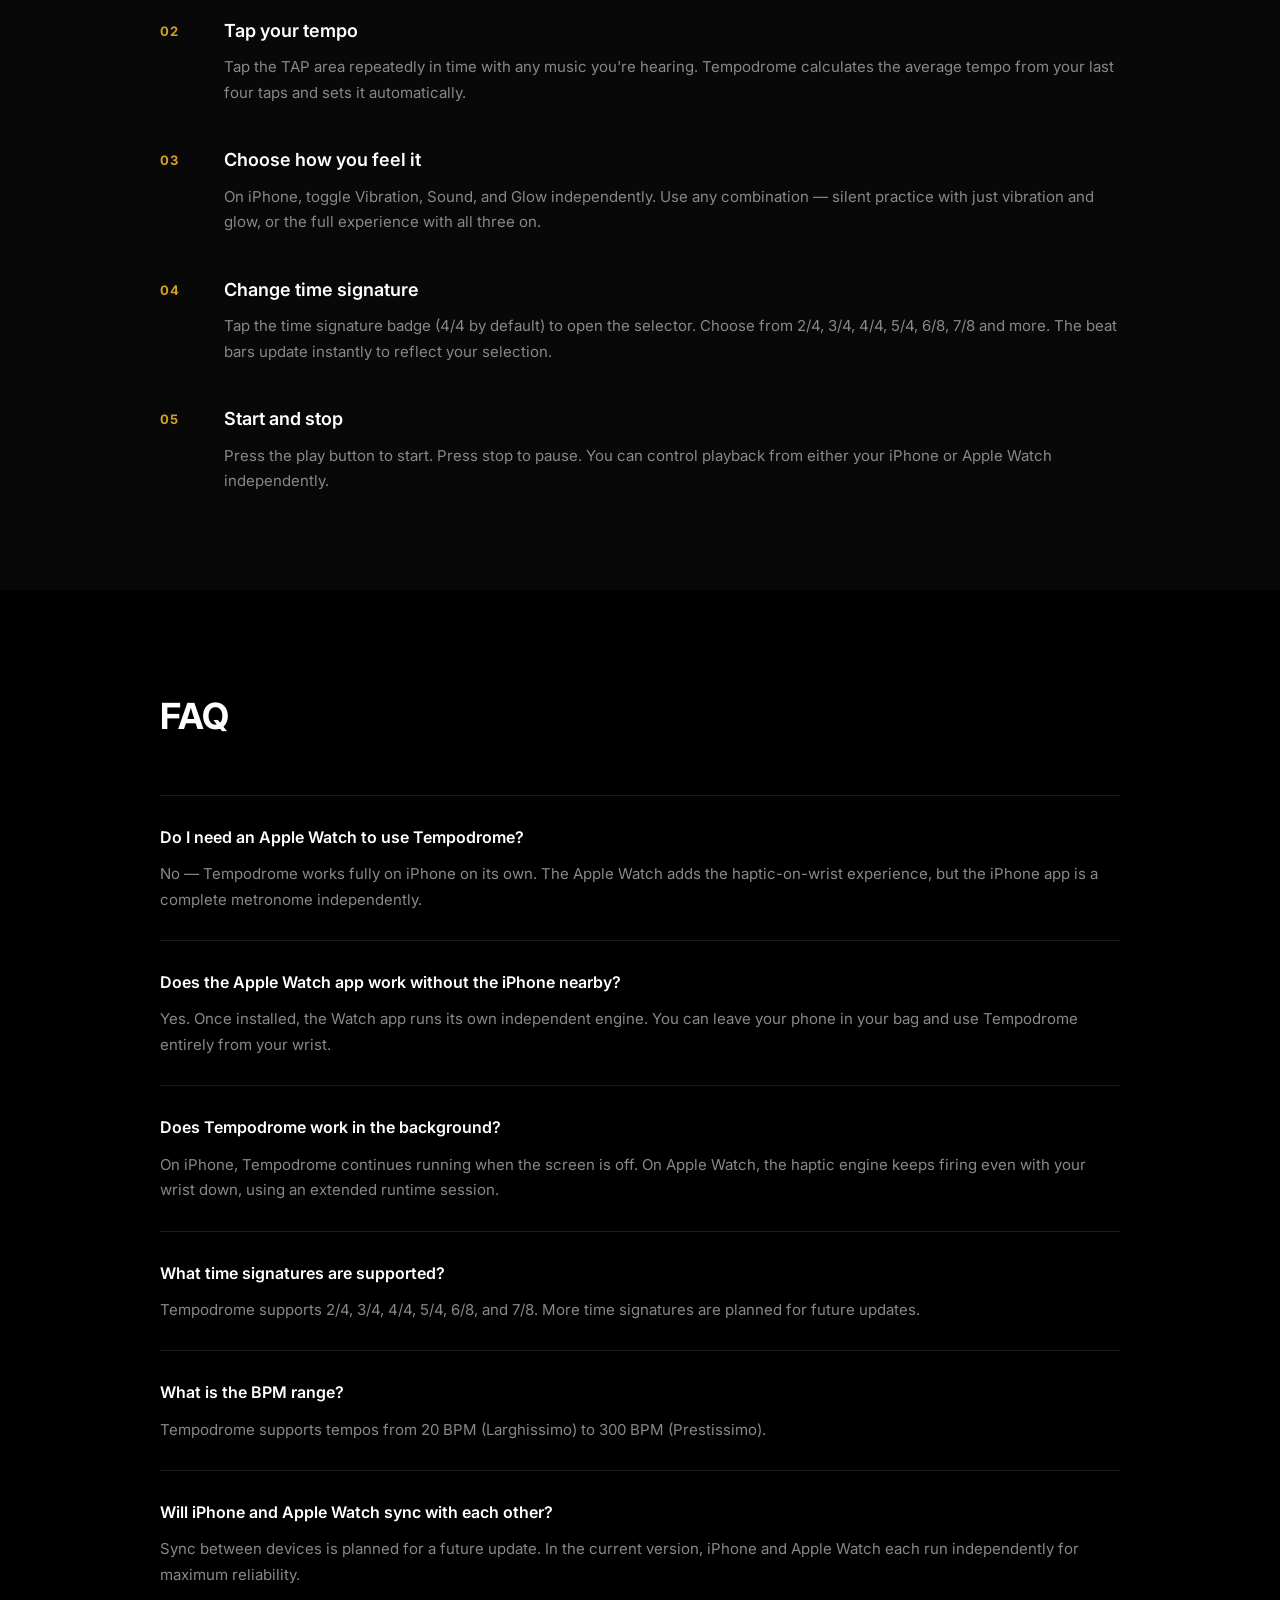
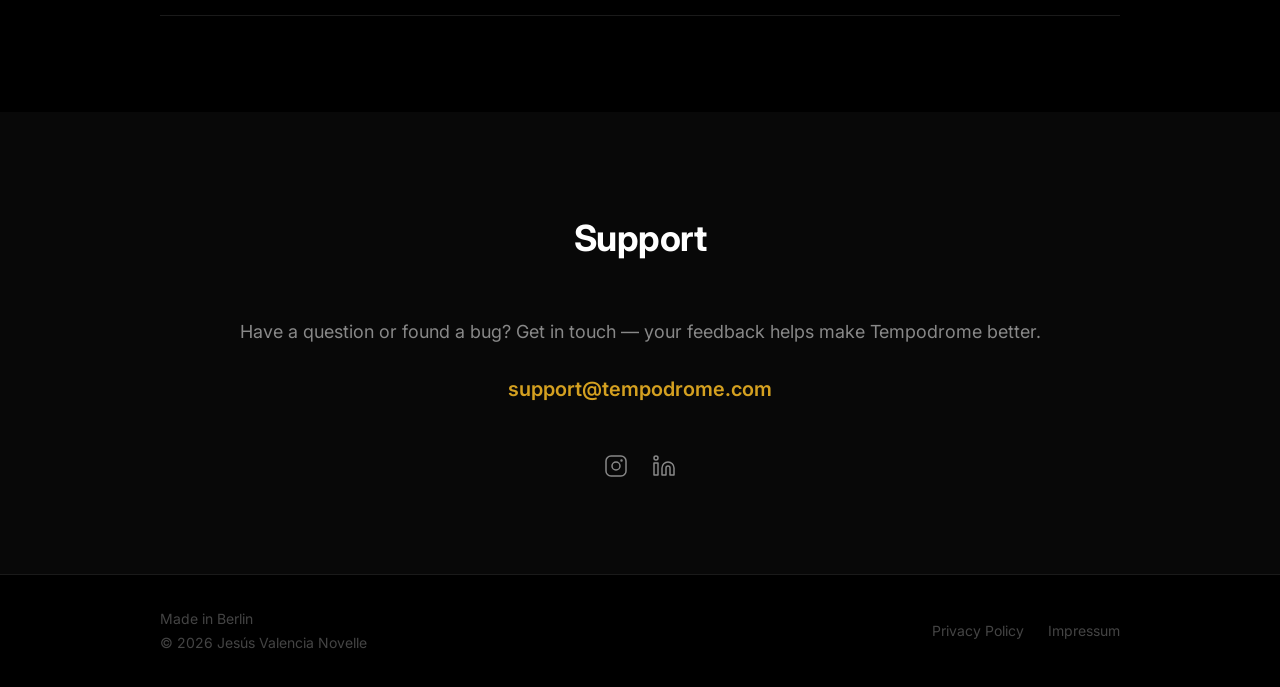
==== commit dc6f1abf: "Change Apple badge for Join Waitlis button" ====
--- a/index.html
+++ b/index.html
@@ -66,13 +66,9 @@
         </p>
         <a
           href="#tally-open=vG9gE8&tally-layout=modal&tally-hide-title=1&tally-auto-close=1000"
-          class="download-btn"
+          class="waitlist-btn"
+          >Join the Waitlist</a
         >
-          <img
-            src="images/appstore-badgeblack.svg"
-            alt="Download on the App Store"
-          />
-        </a>
         <p class="waitlist-hint">
           Tap to join the waitlist and be first to know.
         </p>
--- a/style.css
+++ b/style.css
@@ -135,17 +135,21 @@
   line-height: 1.6;
 }
 
-.download-btn {
+.waitlist-btn {
   display: inline-block;
+  background-color: #d4a020;
+  color: #000000;
+  font-size: 16px;
+  font-weight: 700;
+  text-decoration: none;
+  padding: 16px 40px;
+  border-radius: 50px;
   transition: opacity 0.2s;
-}
-
-.download-btn:hover {
-  opacity: 0.8;
-}
-
-.download-btn img {
-  height: 52px;
+  letter-spacing: 0.3px;
+}
+
+.waitlist-btn:hover {
+  opacity: 0.85;
 }
 
 /* ================================
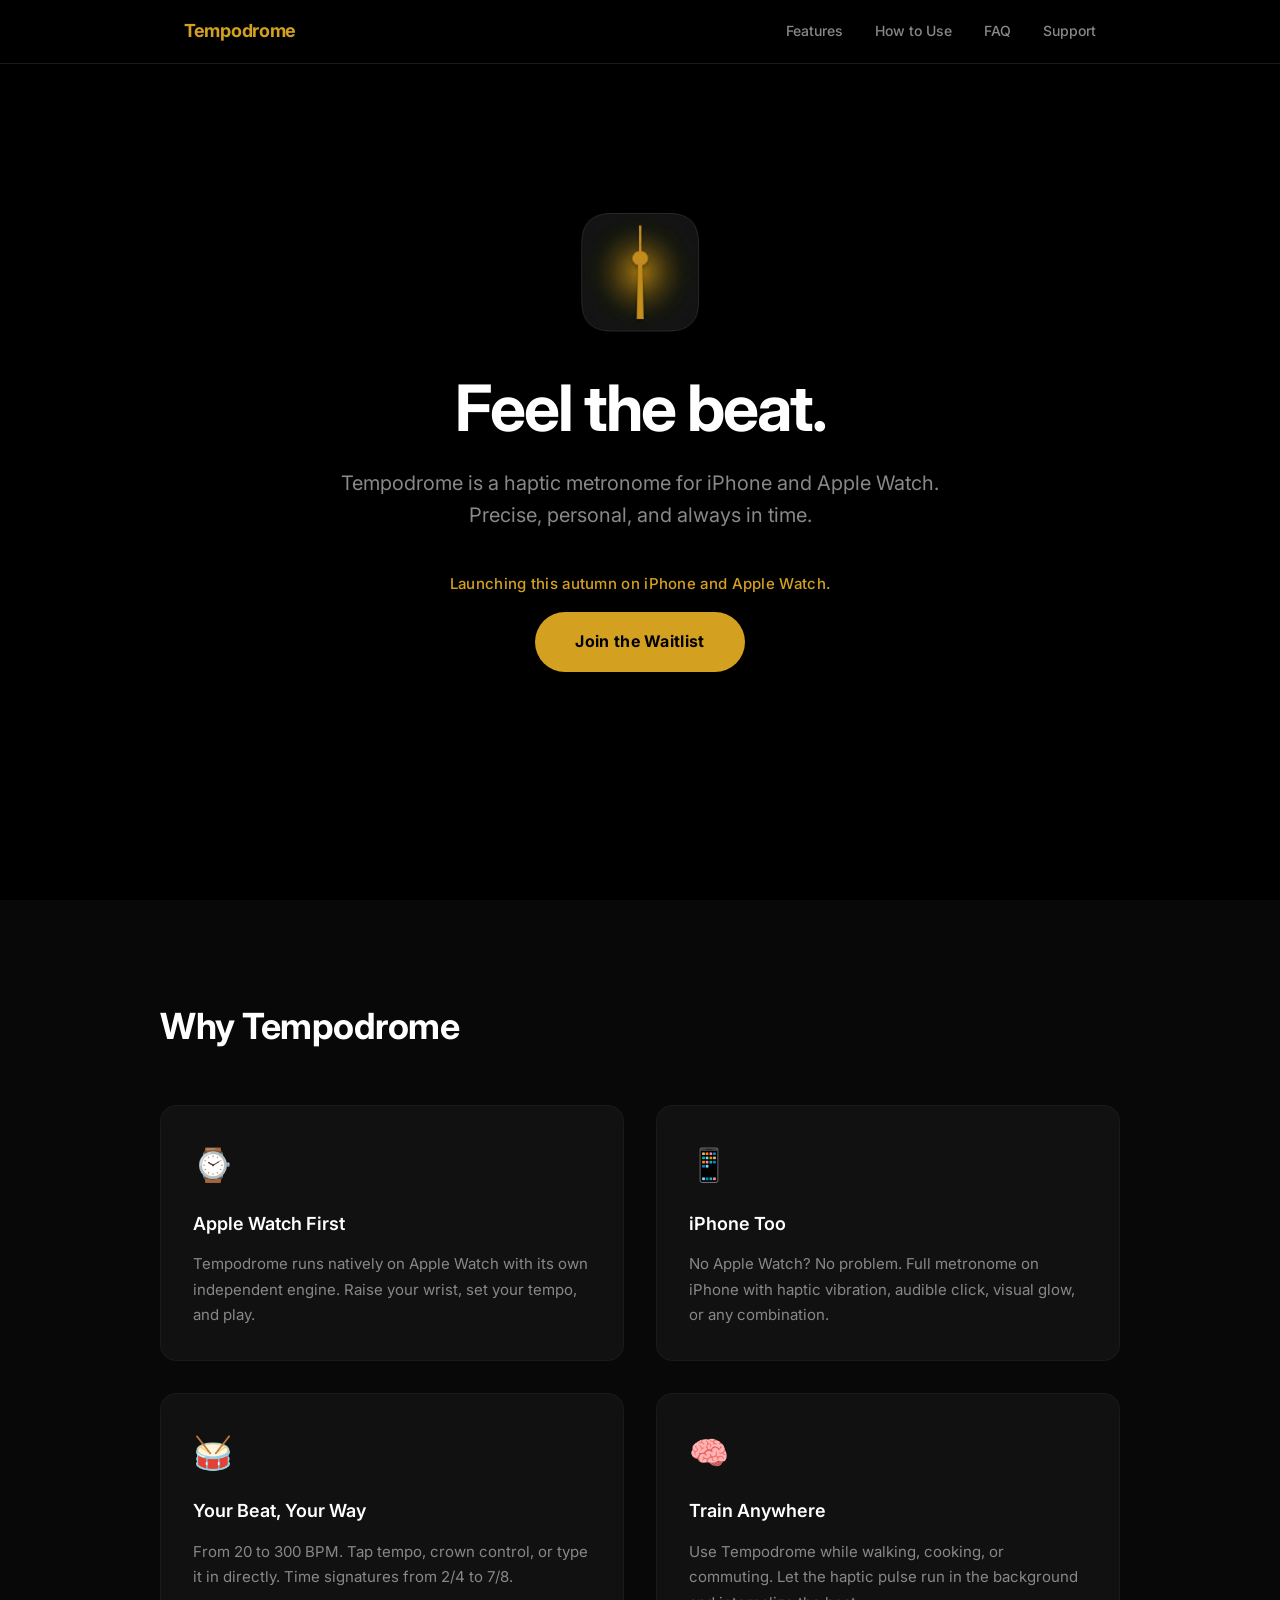
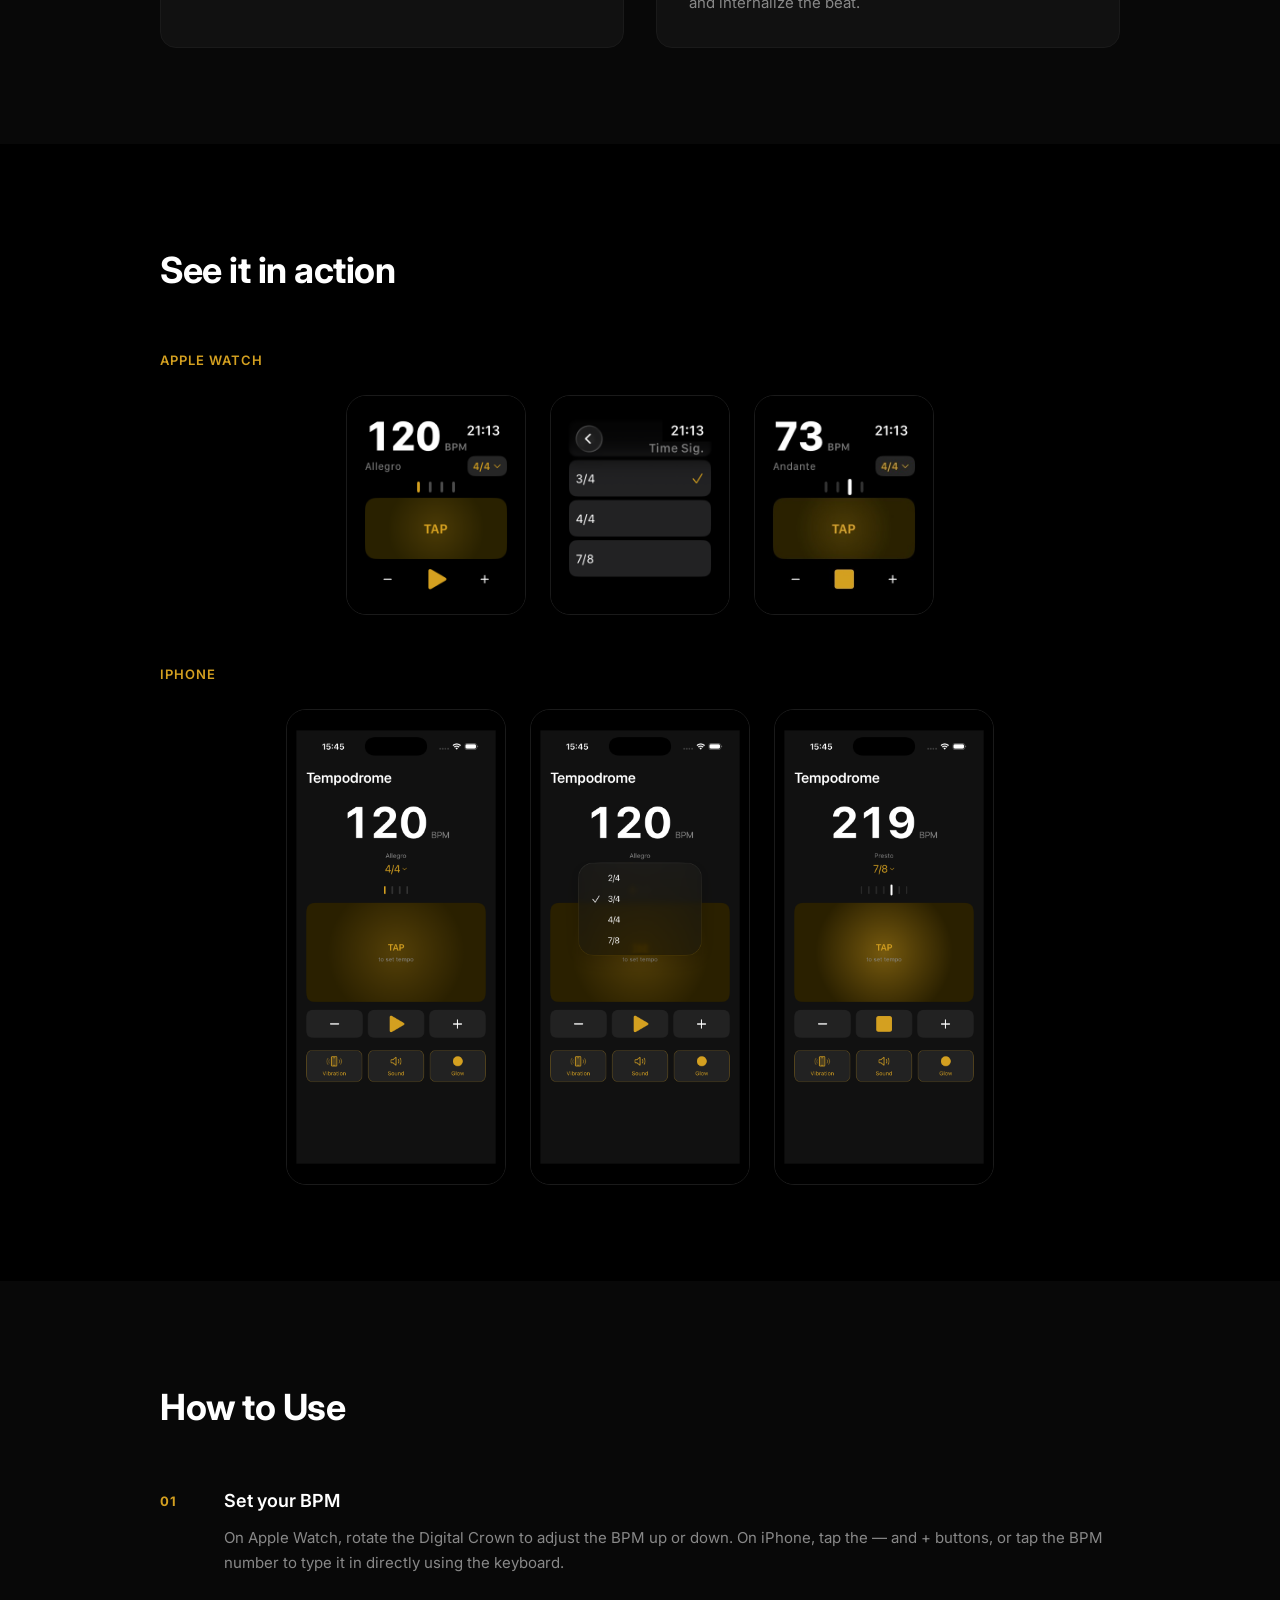
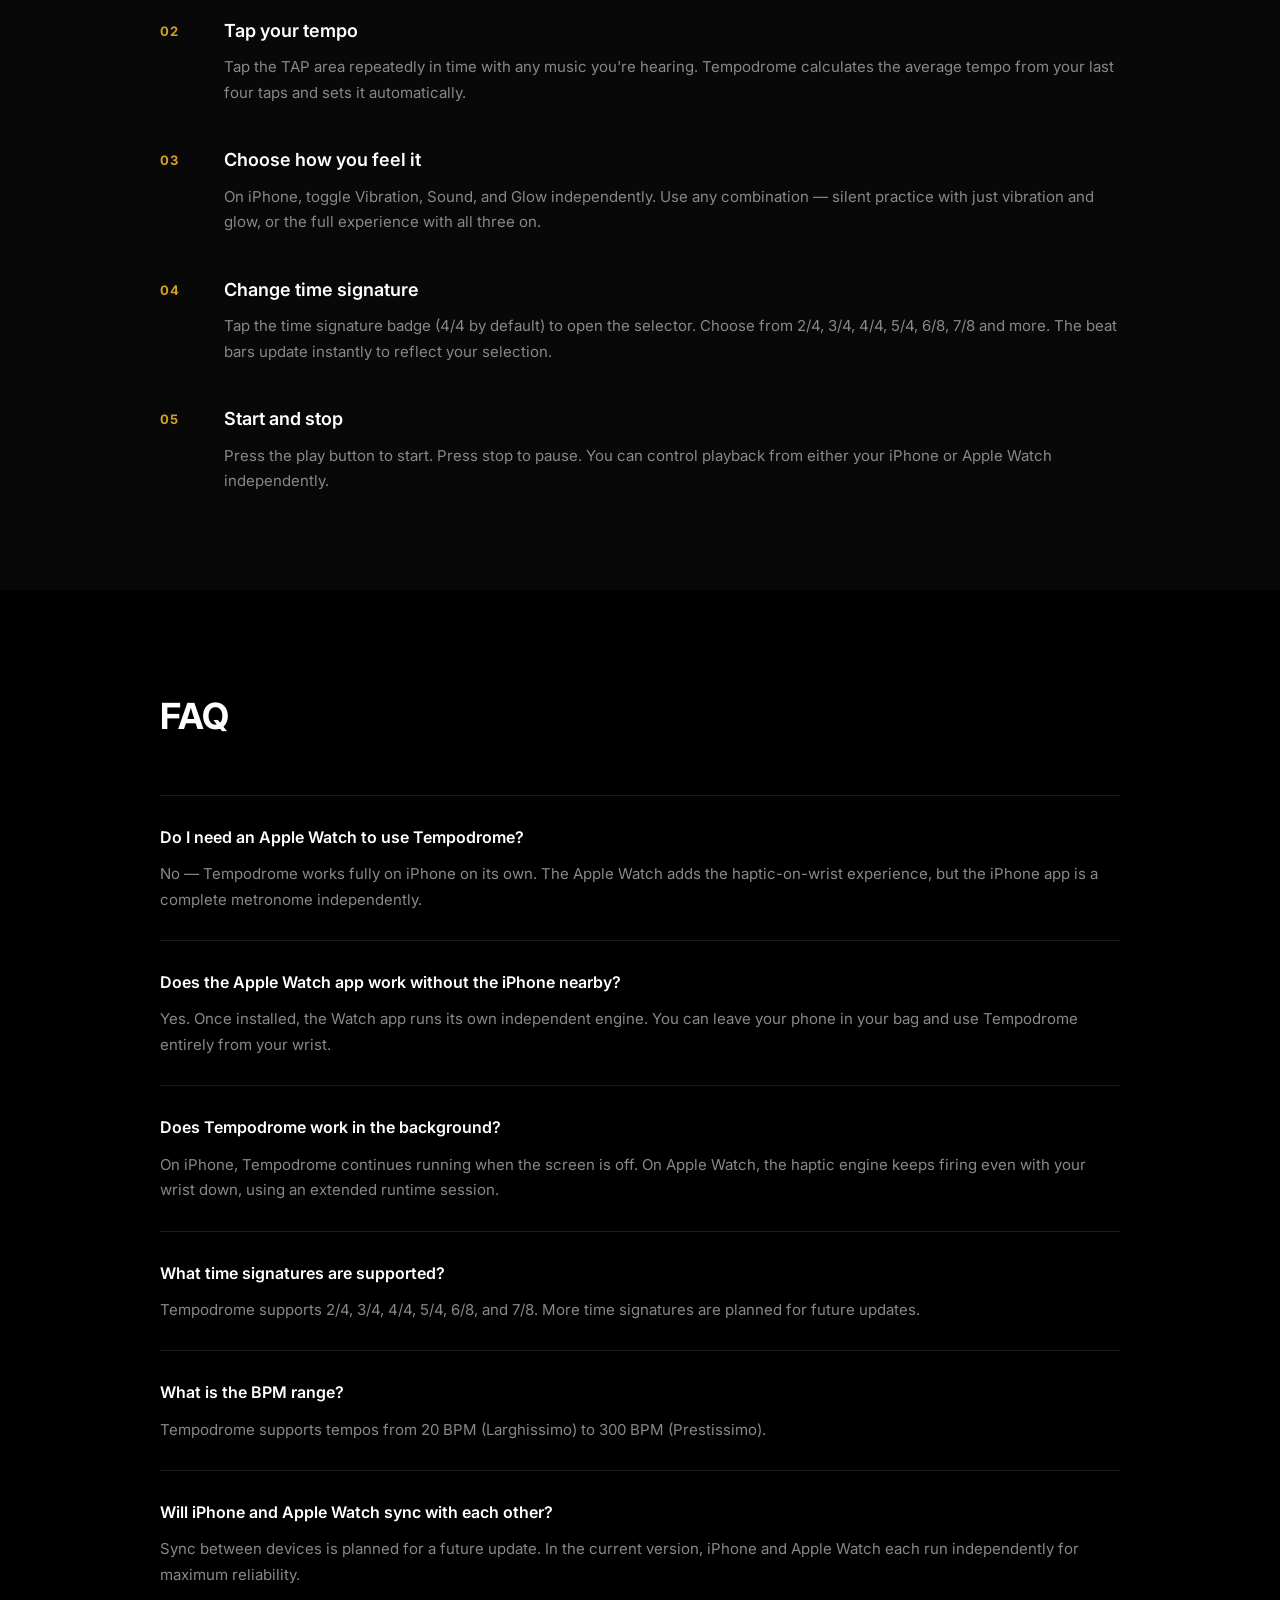
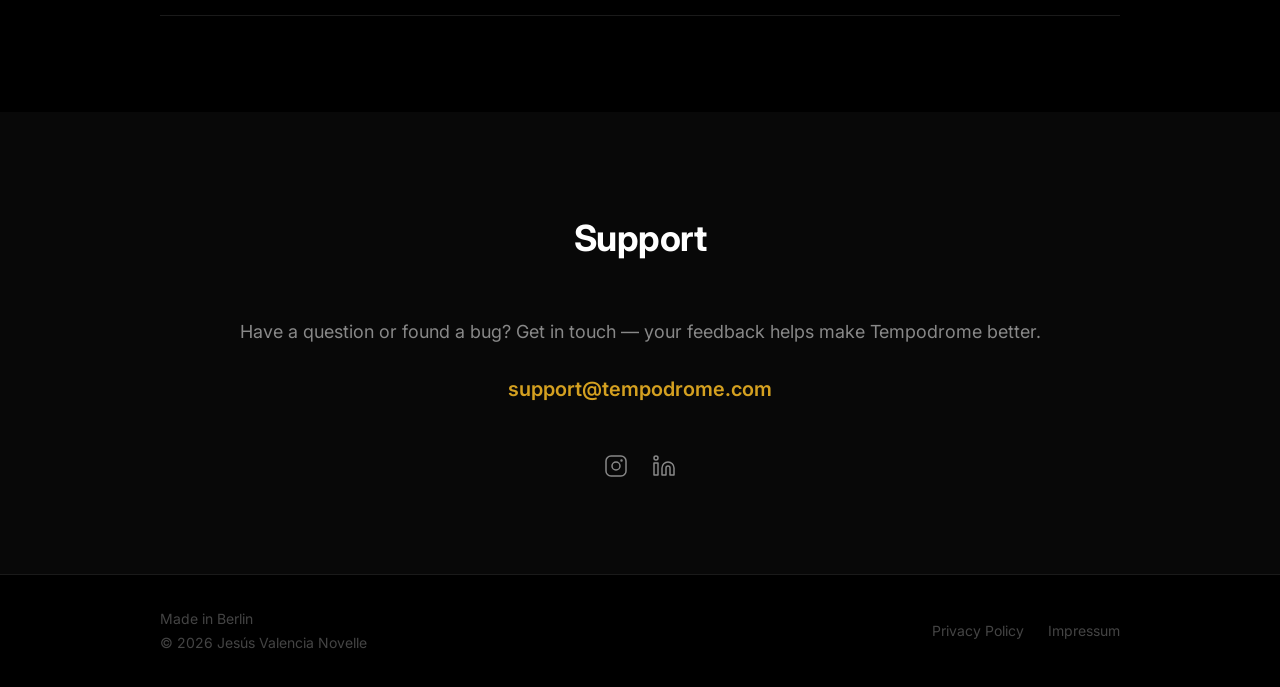
==== commit bc5aca76: "Delete waitlist hint" ====
--- a/index.html
+++ b/index.html
@@ -69,9 +69,6 @@
           class="waitlist-btn"
           >Join the Waitlist</a
         >
-        <p class="waitlist-hint">
-          Tap to join the waitlist and be first to know.
-        </p>
       </div>
     </section>
 
--- a/style.css
+++ b/style.css
@@ -451,9 +451,3 @@
   margin-bottom: 16px;
   letter-spacing: 0.3px;
 }
-
-.waitlist-hint {
-  color: #555555;
-  font-size: 13px;
-  margin-top: 12px;
-}
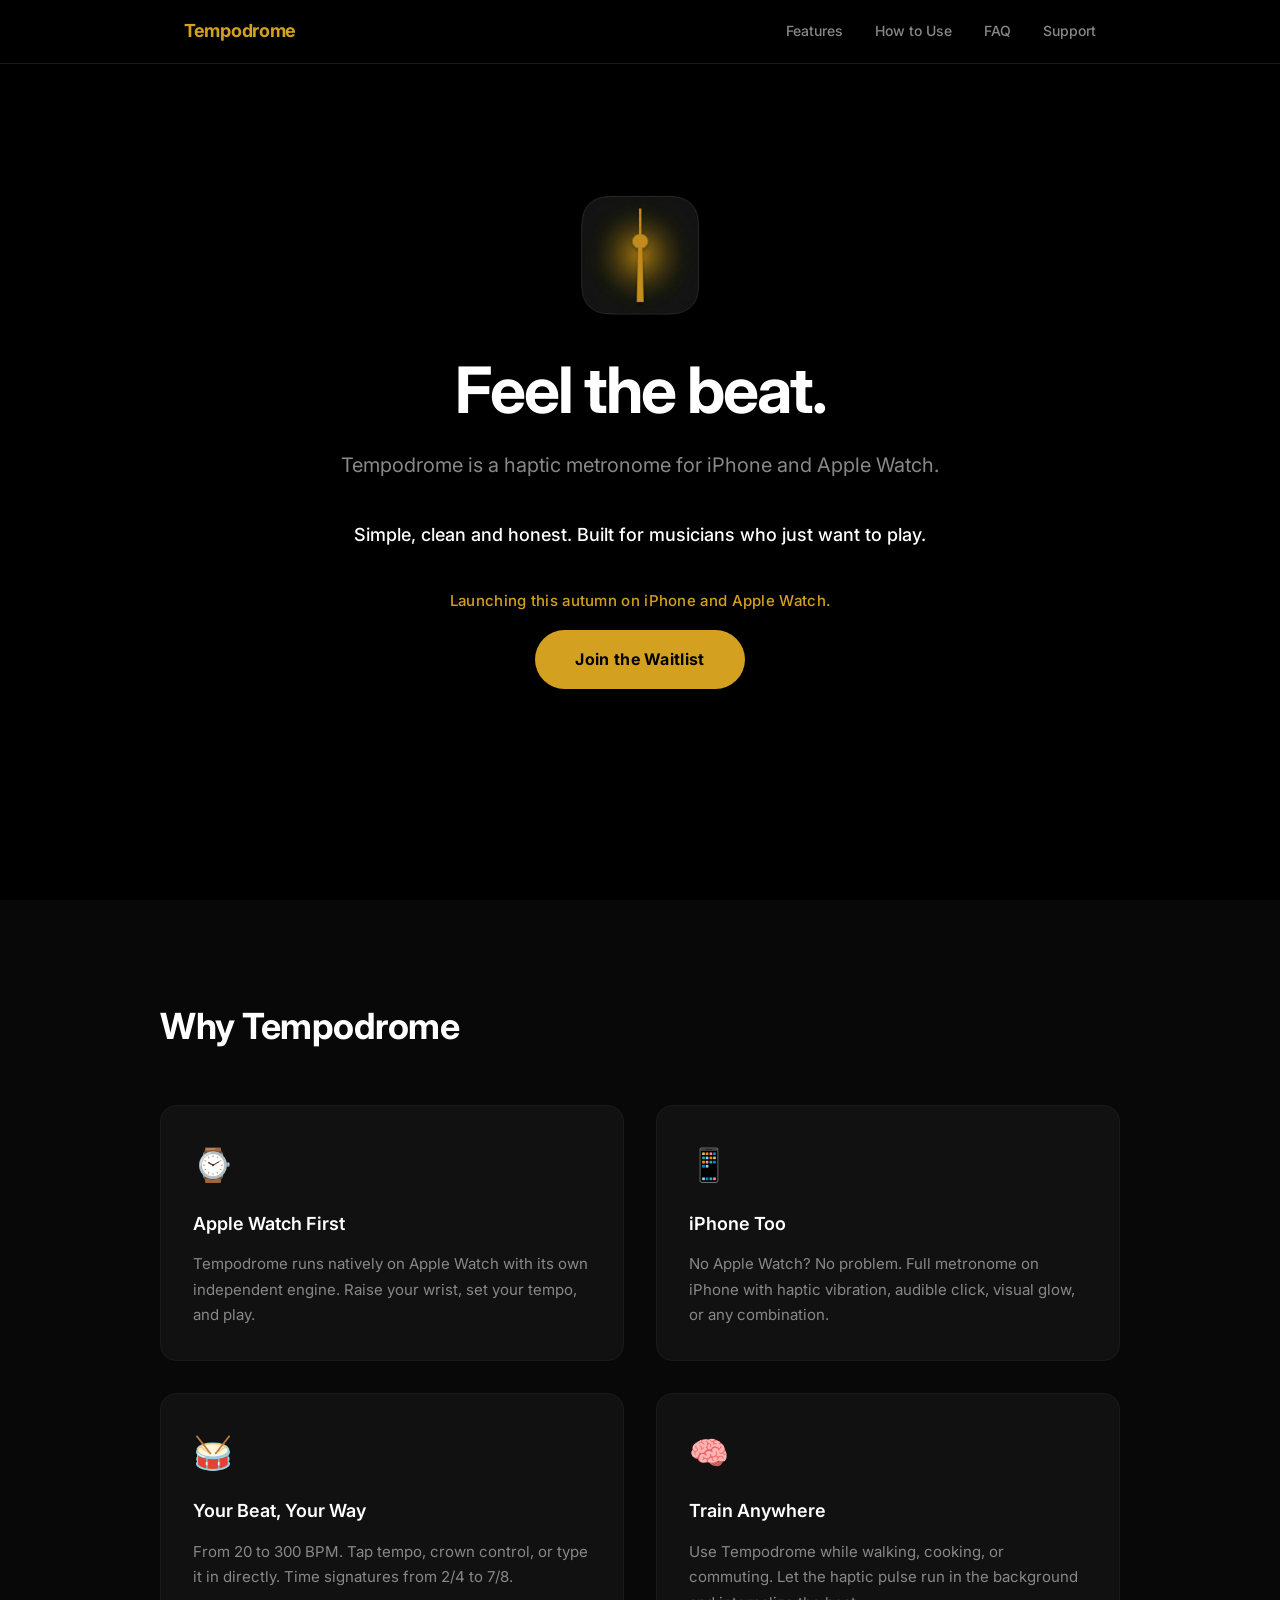
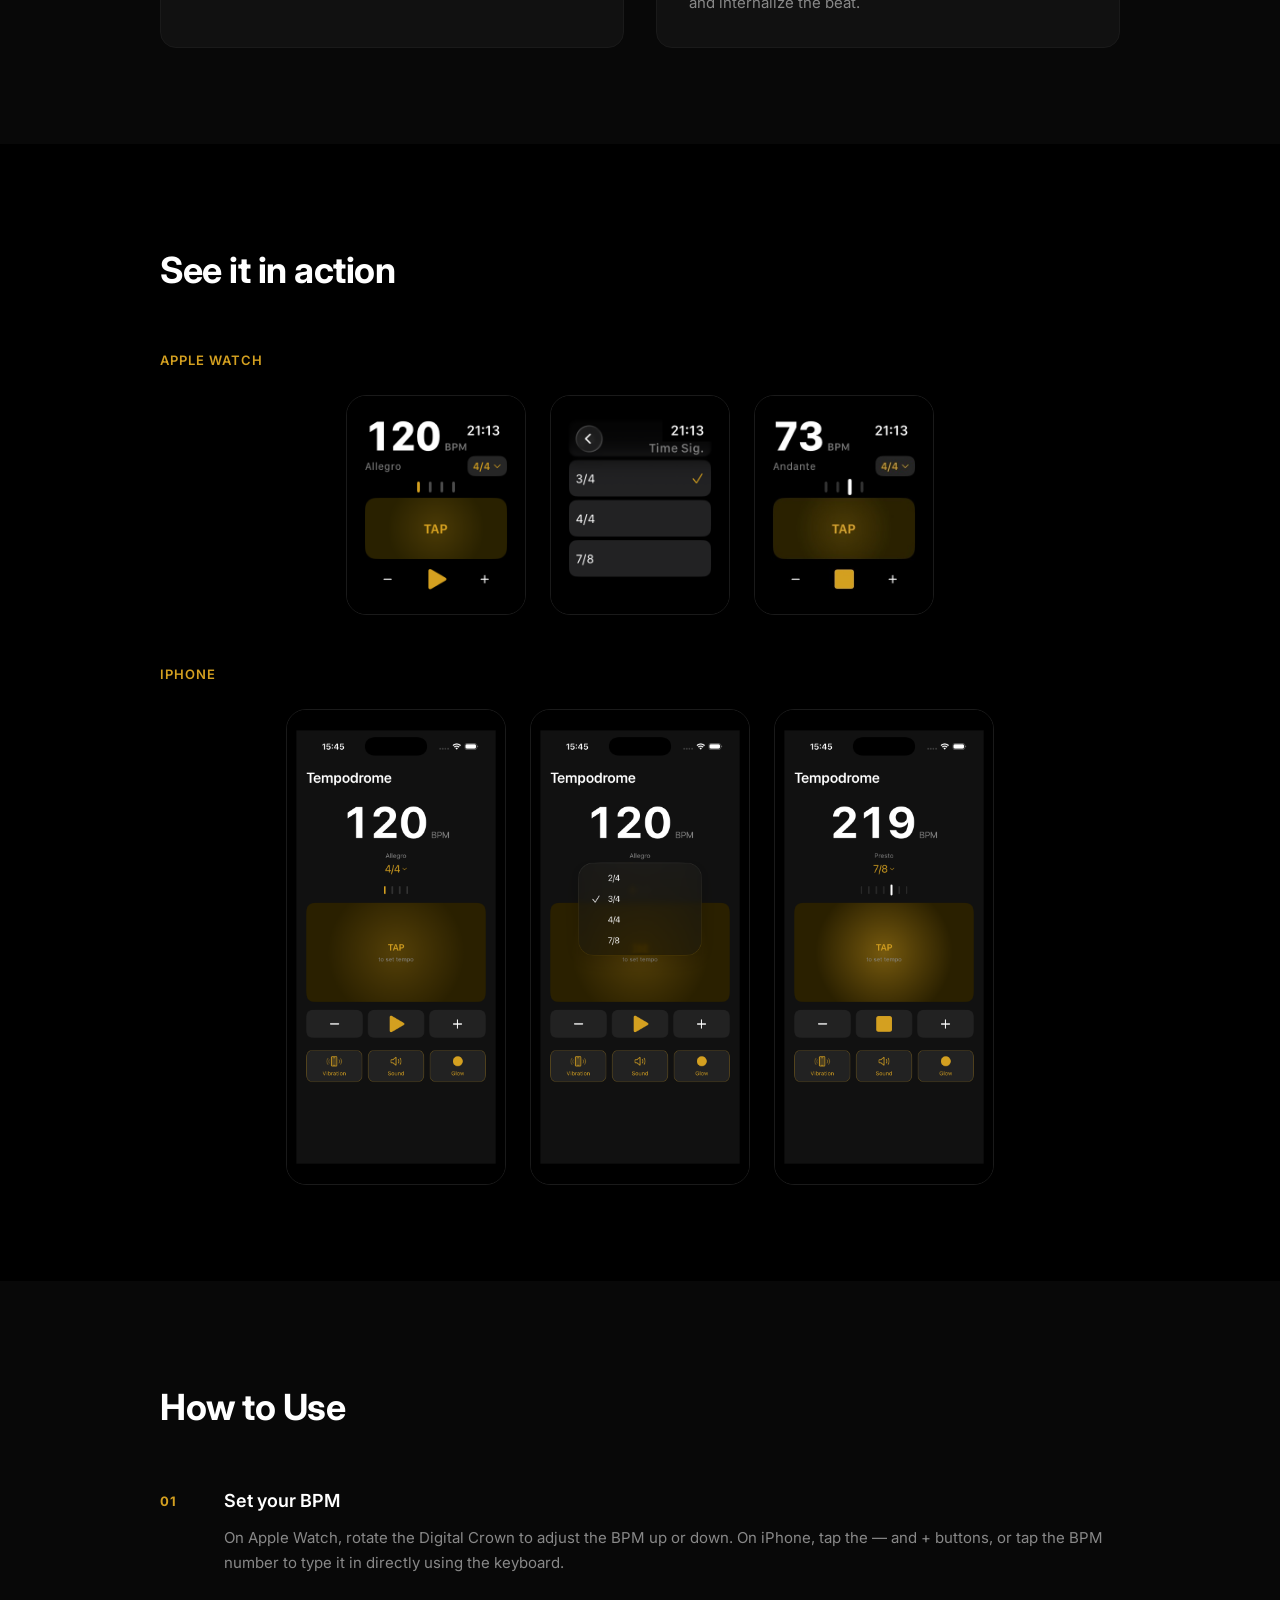
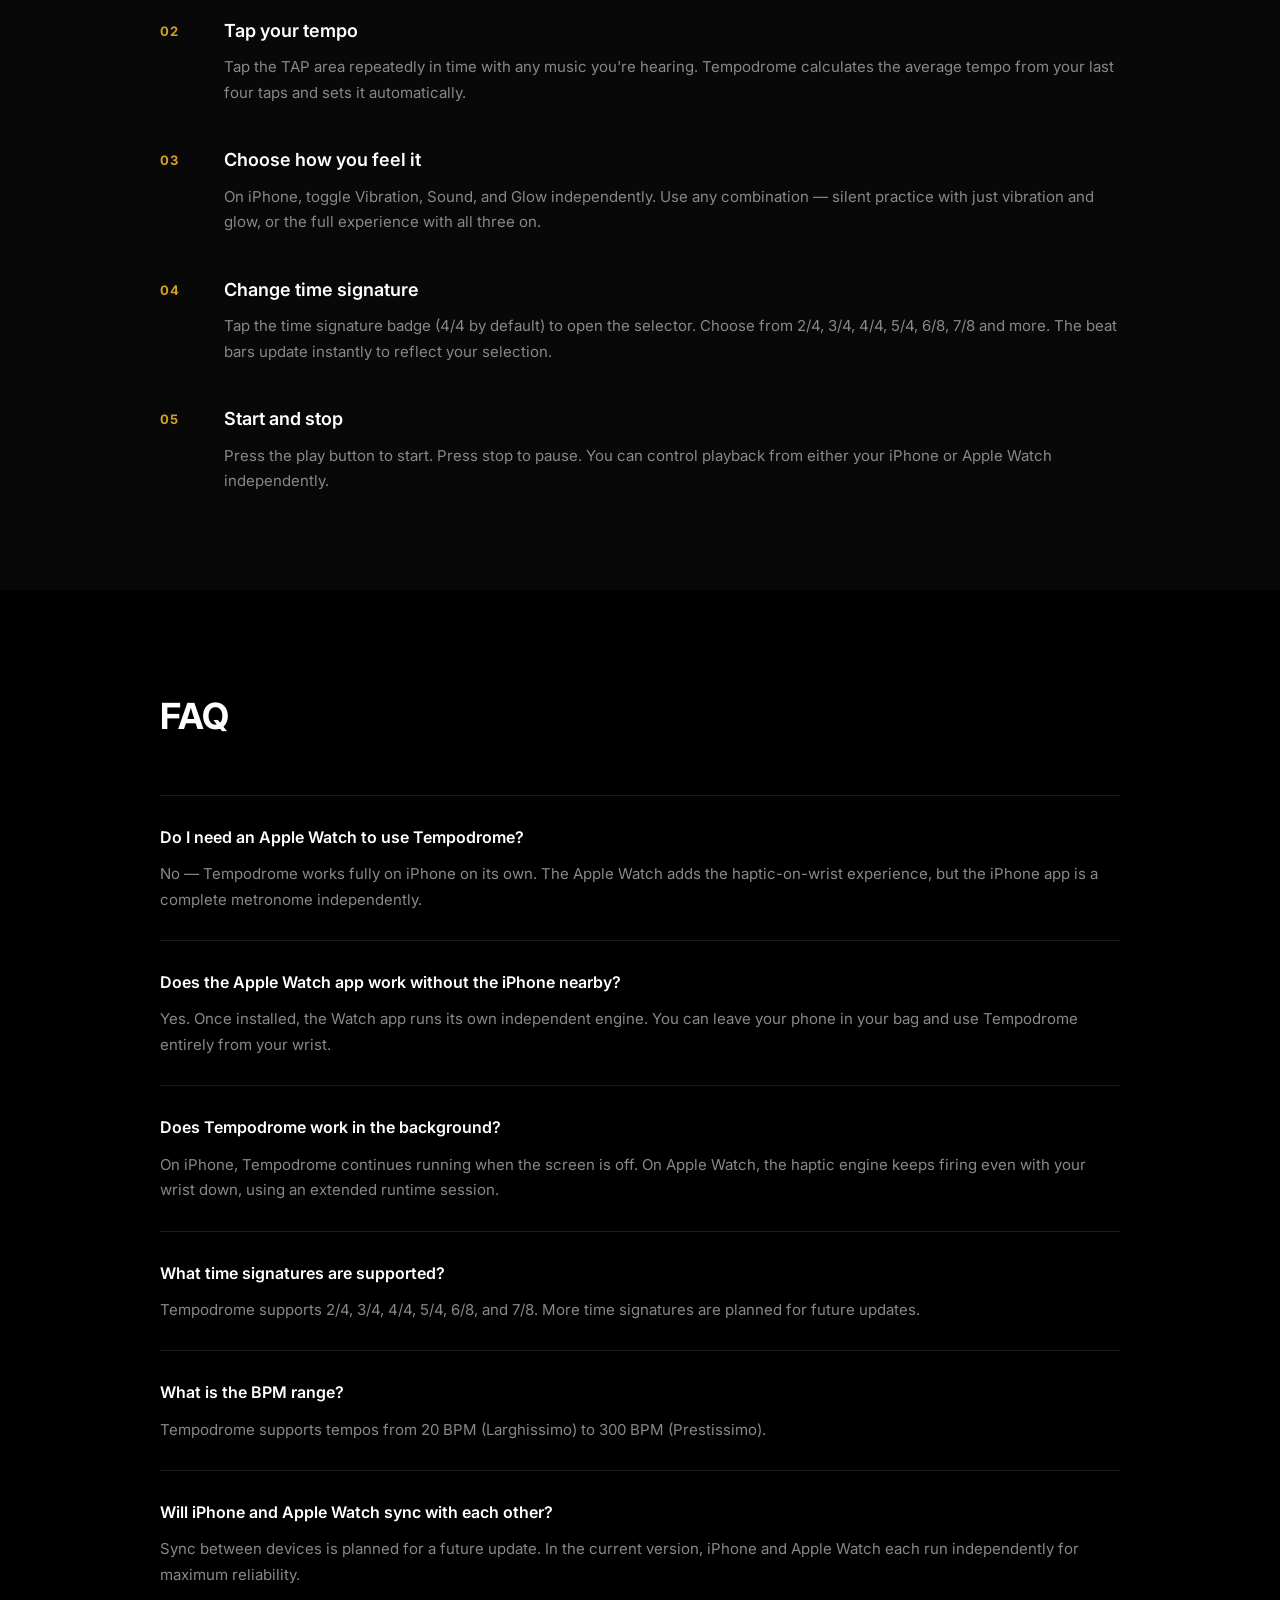
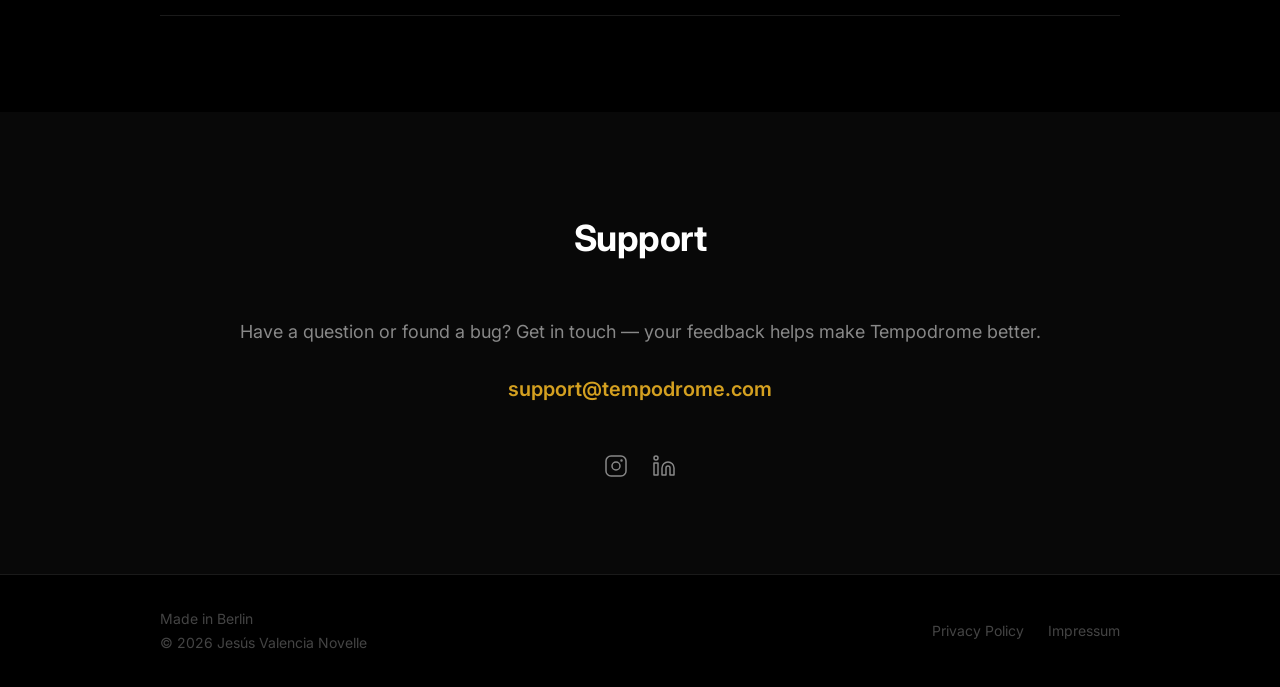
==== commit 7ece564d: "Add USP" ====
--- a/index.html
+++ b/index.html
@@ -58,8 +58,10 @@
         <img src="images/icon.png" alt="Tempodrome app icon" class="app-icon" />
         <h1>Feel the beat.</h1>
         <p class="subtitle">
-          Tempodrome is a haptic metronome for iPhone and Apple Watch. Precise,
-          personal, and always in time.
+          Tempodrome is a haptic metronome for iPhone and Apple Watch.
+        </p>
+        <p class="usp">
+          Simple, clean and honest. Built for musicians who just want to play.
         </p>
         <p class="launch-soon">
           Launching this autumn on iPhone and Apple Watch.
--- a/style.css
+++ b/style.css
@@ -152,6 +152,14 @@
   opacity: 0.85;
 }
 
+.usp {
+  font-size: 18px;
+  color: #ffffff;
+  font-weight: 500;
+  margin-bottom: 40px;
+  line-height: 1.5;
+}
+
 /* ================================
    FEATURES SECTION
    ================================ */
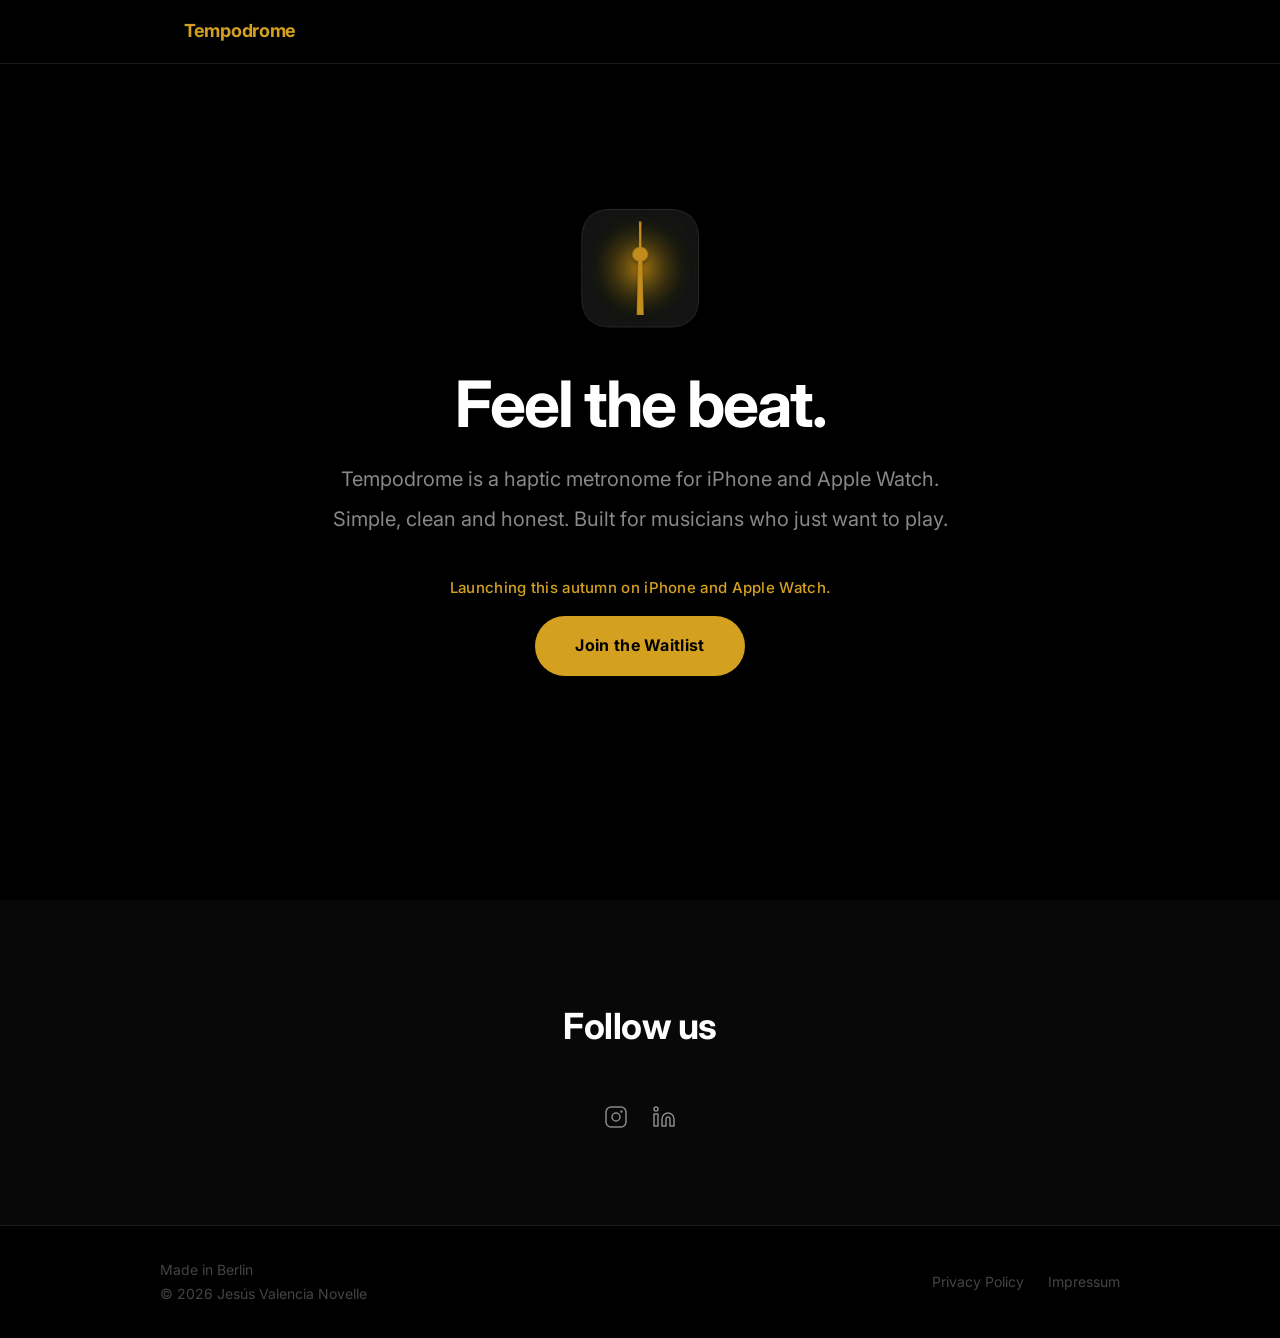
==== commit be4755c4: "Simplify website to bare bones with social media links" ====
--- a/index.html
+++ b/index.html
@@ -43,12 +43,12 @@
     <nav>
       <div class="nav-inner">
         <div class="nav-logo">Tempodrome</div>
-        <div class="nav-links">
+        <!-- <div class="nav-links">
           <a href="#features">Features</a>
           <a href="#how-to-use">How to Use</a>
           <a href="#faq">FAQ</a>
           <a href="#support">Support</a>
-        </div>
+        </div> -->
       </div>
     </nav>
 
@@ -75,7 +75,7 @@
     </section>
 
     <!-- FEATURES -->
-    <section id="features">
+    <!-- <section id="features">
       <div class="section-inner">
         <h2>Why Tempodrome</h2>
         <div class="features-grid">
@@ -116,10 +116,10 @@
           </div>
         </div>
       </div>
-    </section>
+    </section> -->
 
     <!-- SCREENSHOTS -->
-    <section id="screenshots">
+    <!-- <section id="screenshots">
       <div class="section-inner">
         <h2>See it in action</h2>
 
@@ -137,10 +137,10 @@
           <img src="images/screen2.png" alt="Tempodrome time signature" />
         </div>
       </div>
-    </section>
+    </section> -->
 
     <!-- HOW TO USE -->
-    <section id="how-to-use">
+    <!-- <section id="how-to-use">
       <div class="section-inner">
         <h2>How to Use</h2>
         <div class="guide-list">
@@ -205,10 +205,10 @@
           </div>
         </div>
       </div>
-    </section>
+    </section> -->
 
     <!-- FAQ -->
-    <section id="faq">
+    <!-- <section id="faq">
       <div class="section-inner">
         <h2>FAQ</h2>
         <div class="faq-list">
@@ -265,19 +265,20 @@
           </div>
         </div>
       </div>
-    </section>
+    </section> -->
 
     <!-- SUPPORT -->
     <section id="support">
       <div class="section-inner">
-        <h2>Support</h2>
-        <p class="support-text">
+        <!-- <h2>Support</h2> -->
+        <h2>Follow us</h2>
+        <!-- <p class="support-text">
           Have a question or found a bug? Get in touch — your feedback helps
           make Tempodrome better.
         </p>
         <a href="mailto:support@tempodrome.com" class="support-email"
           >support@tempodrome.com</a
-        >
+        > -->
         <div class="social-links">
           <a
             href="https://www.instagram.com/tempodrome.app"
--- a/style.css
+++ b/style.css
@@ -131,7 +131,7 @@
 .subtitle {
   font-size: 20px;
   color: #888888;
-  margin-bottom: 40px;
+  margin-bottom: 8px;
   line-height: 1.6;
 }
 
@@ -153,11 +153,11 @@
 }
 
 .usp {
-  font-size: 18px;
-  color: #ffffff;
-  font-weight: 500;
+  font-size: 20px;
+  color: #888888;
+  font-weight: 400;
   margin-bottom: 40px;
-  line-height: 1.5;
+  line-height: 1.6;
 }
 
 /* ================================
